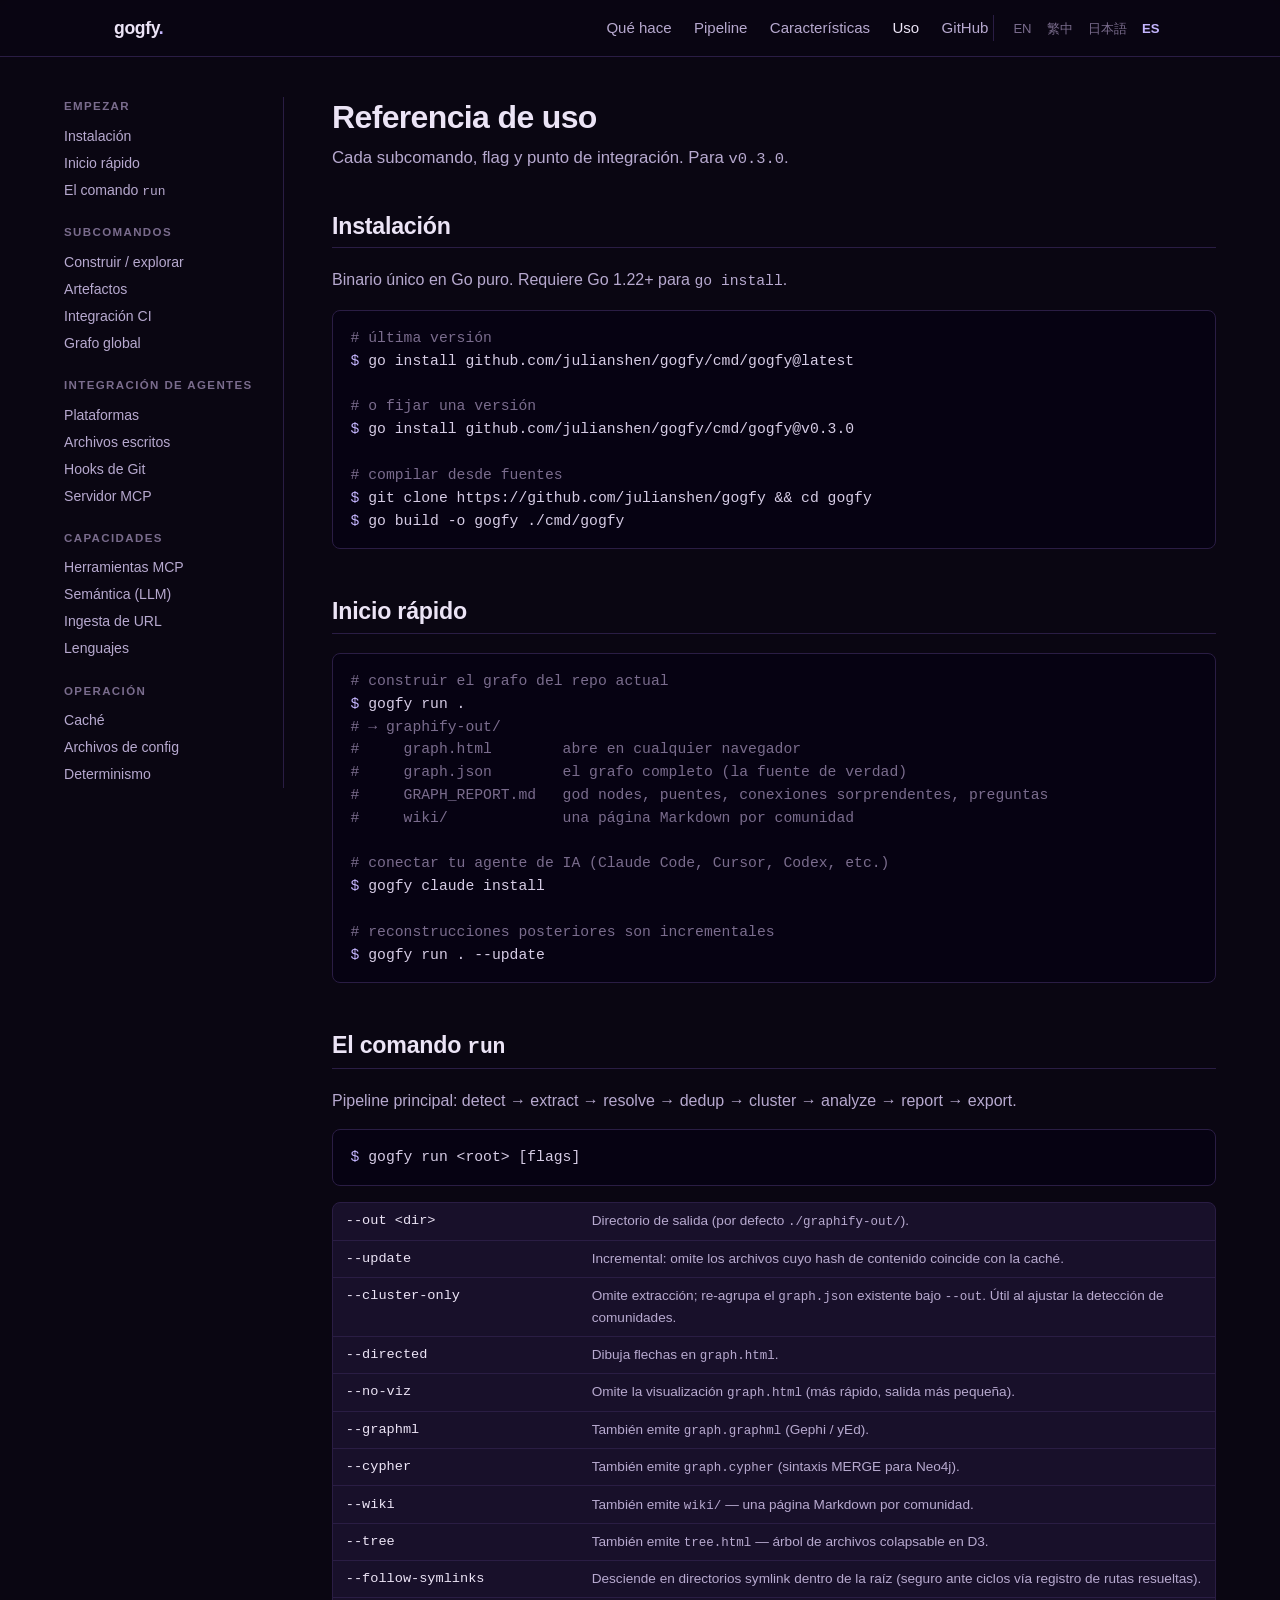
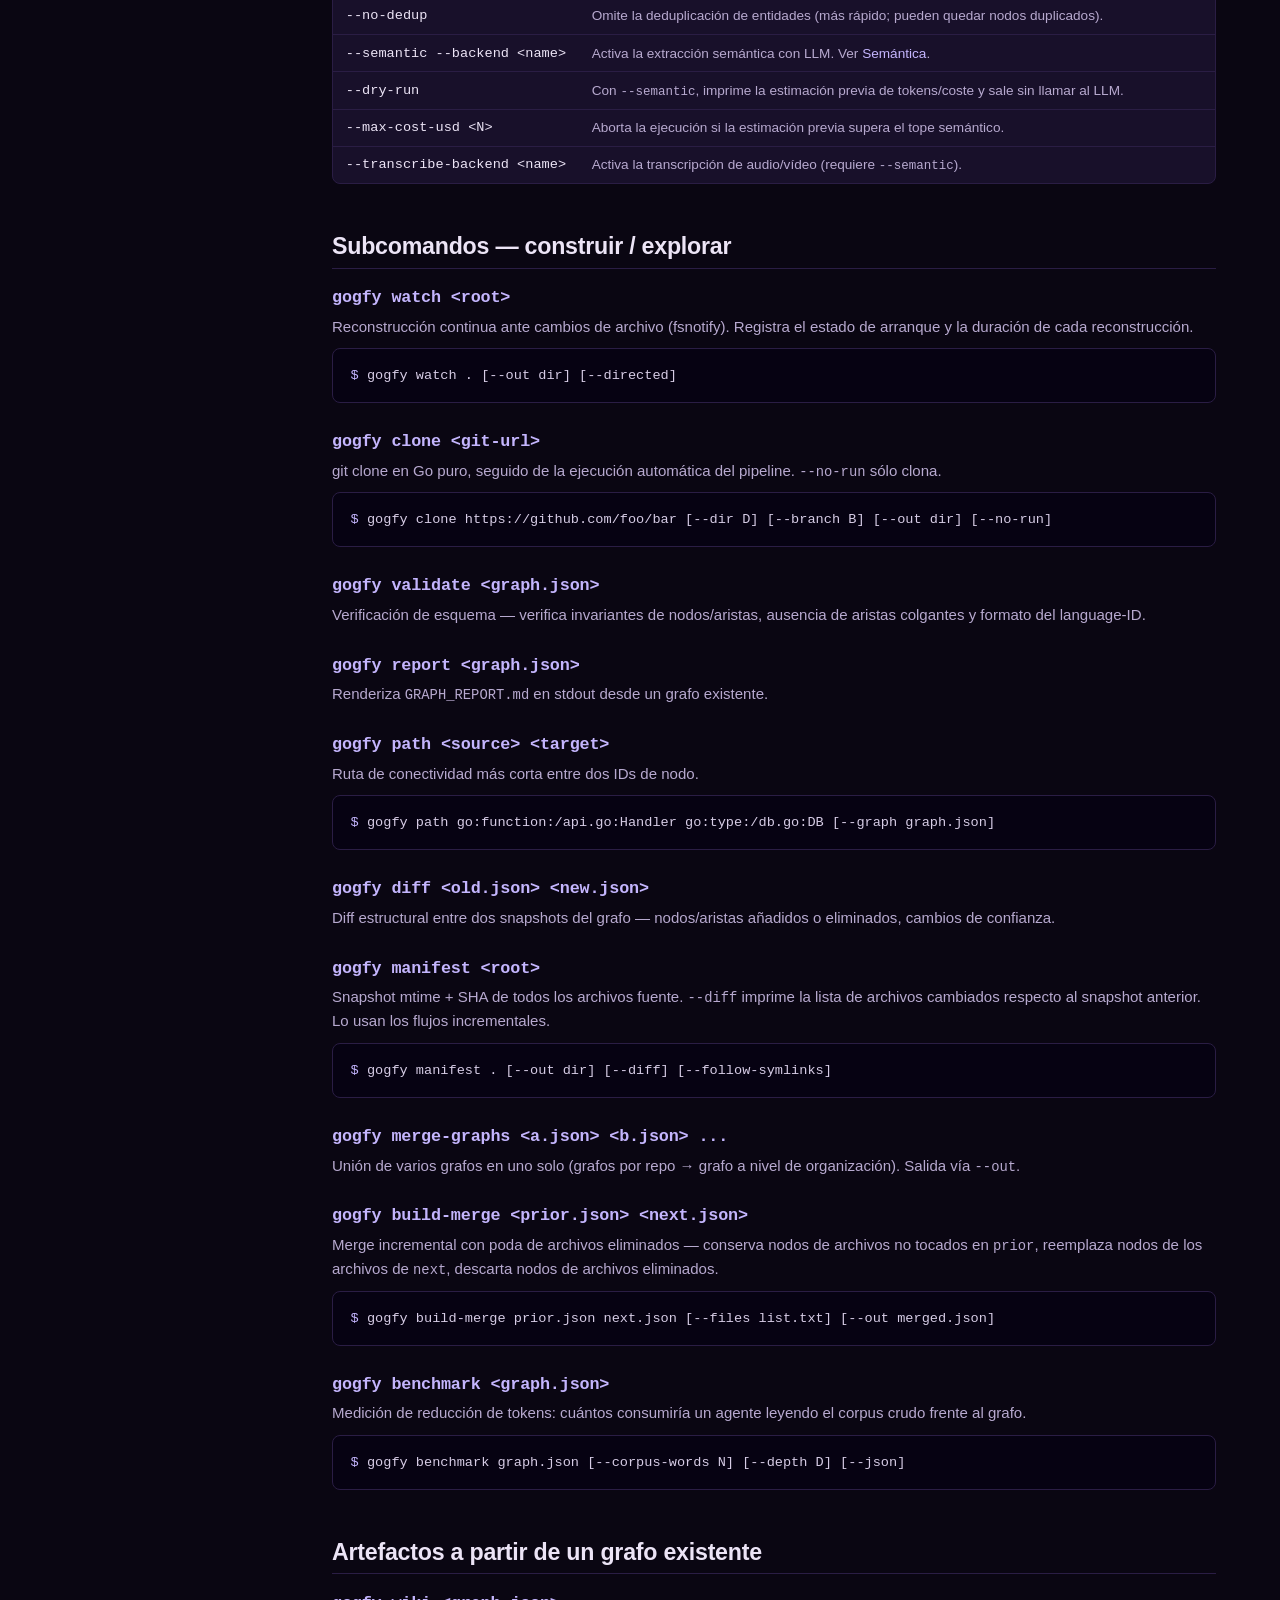
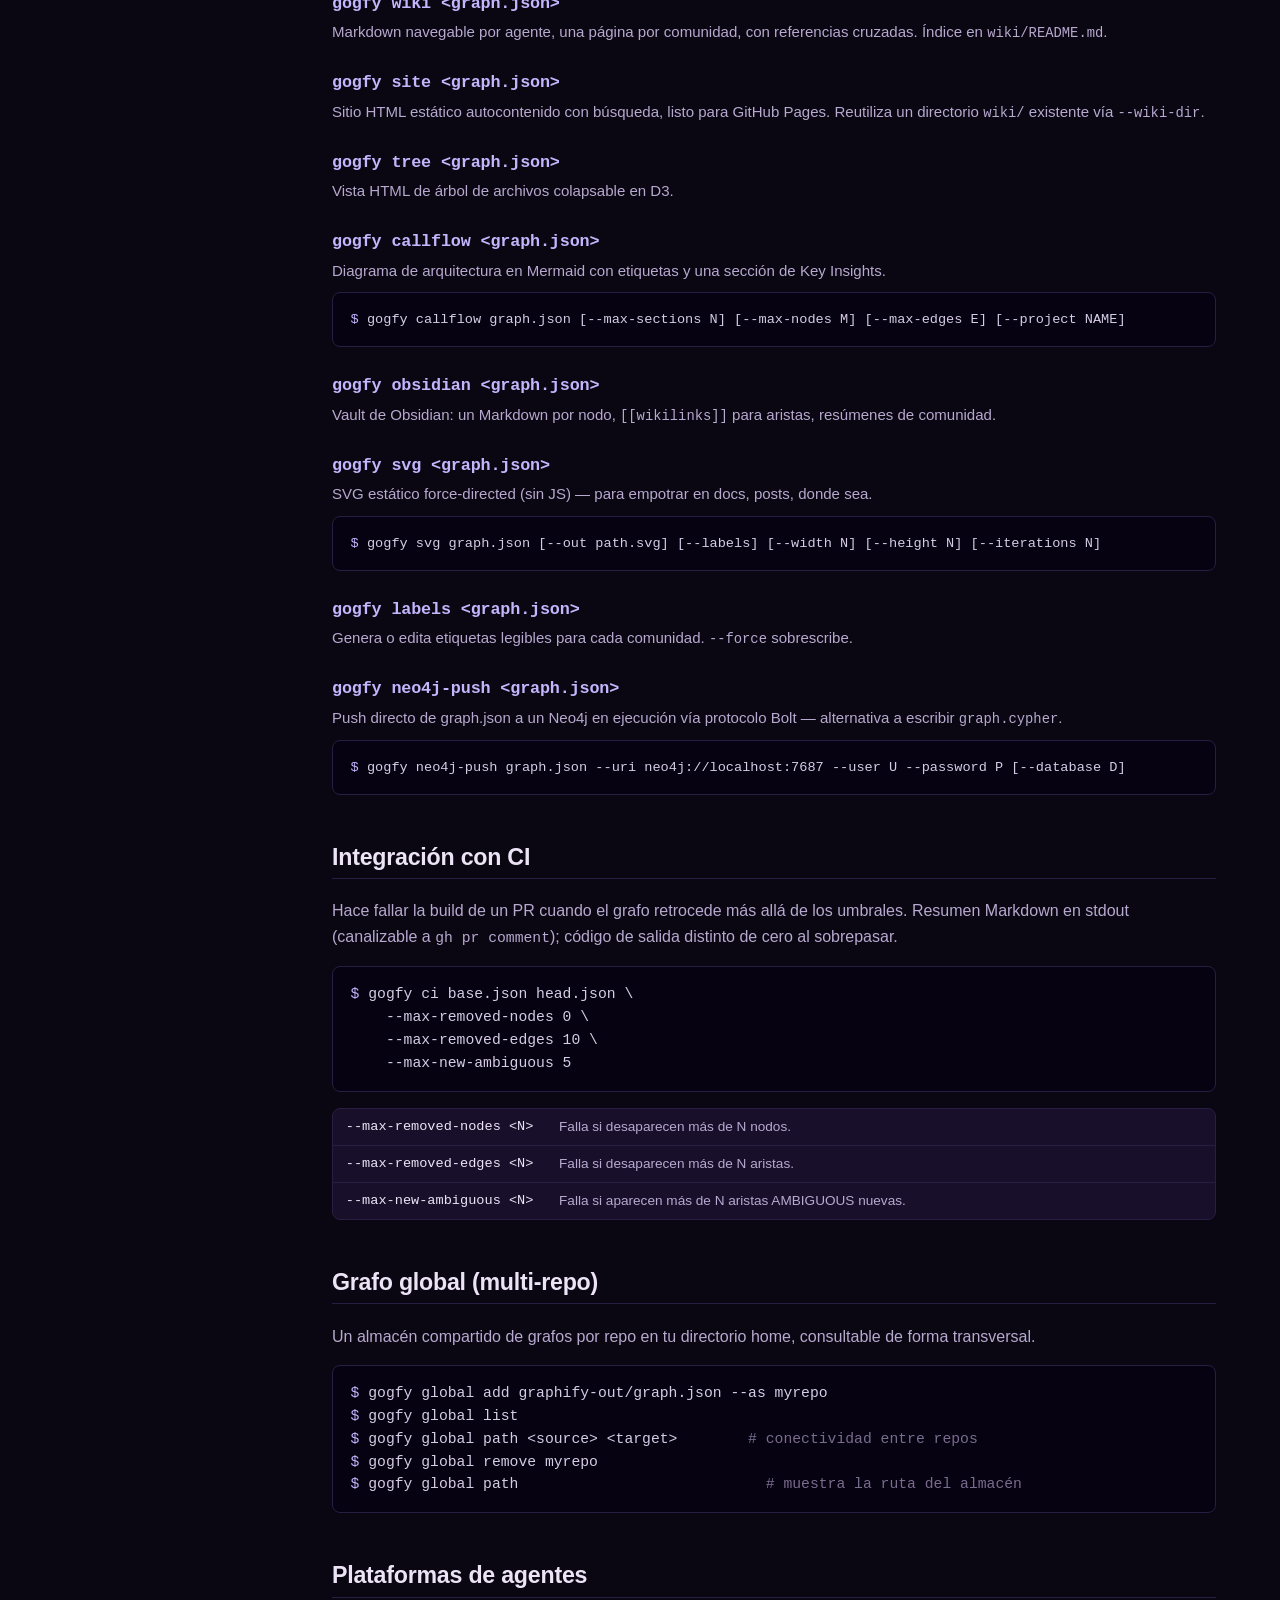
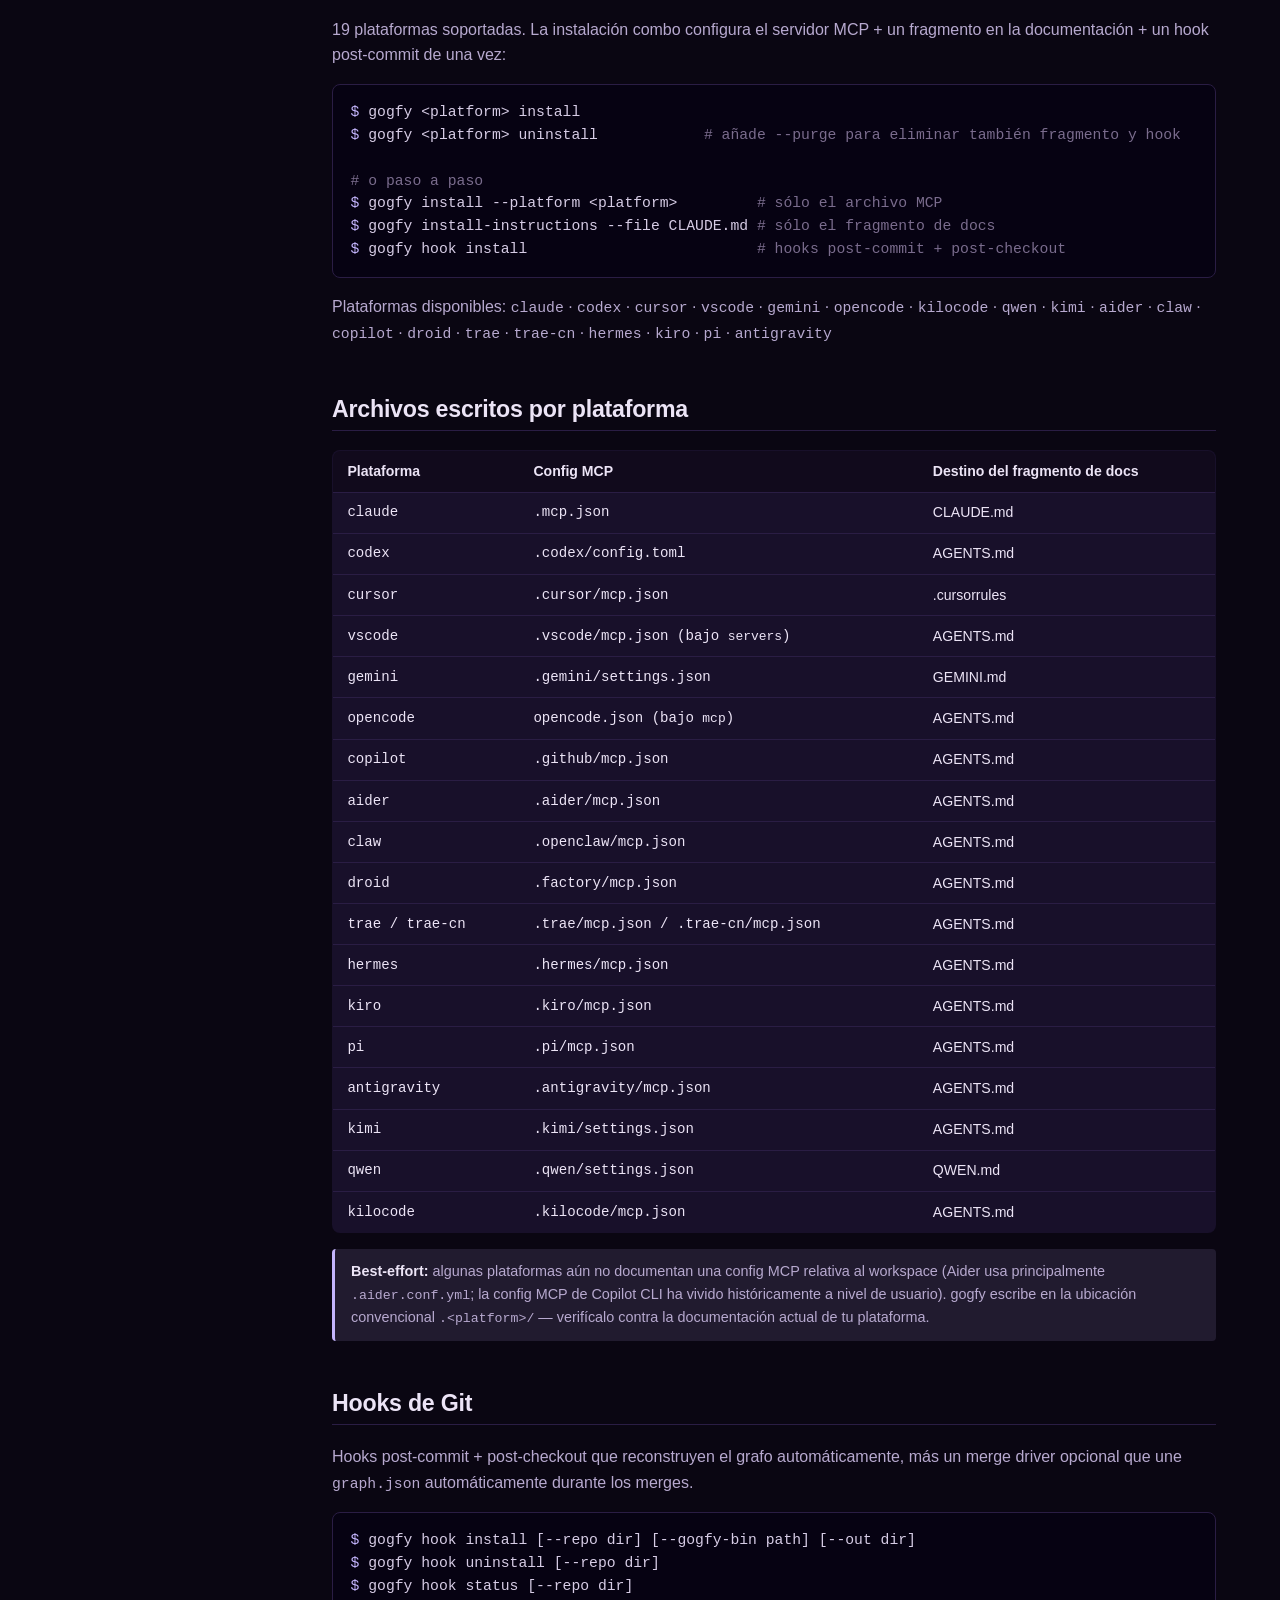
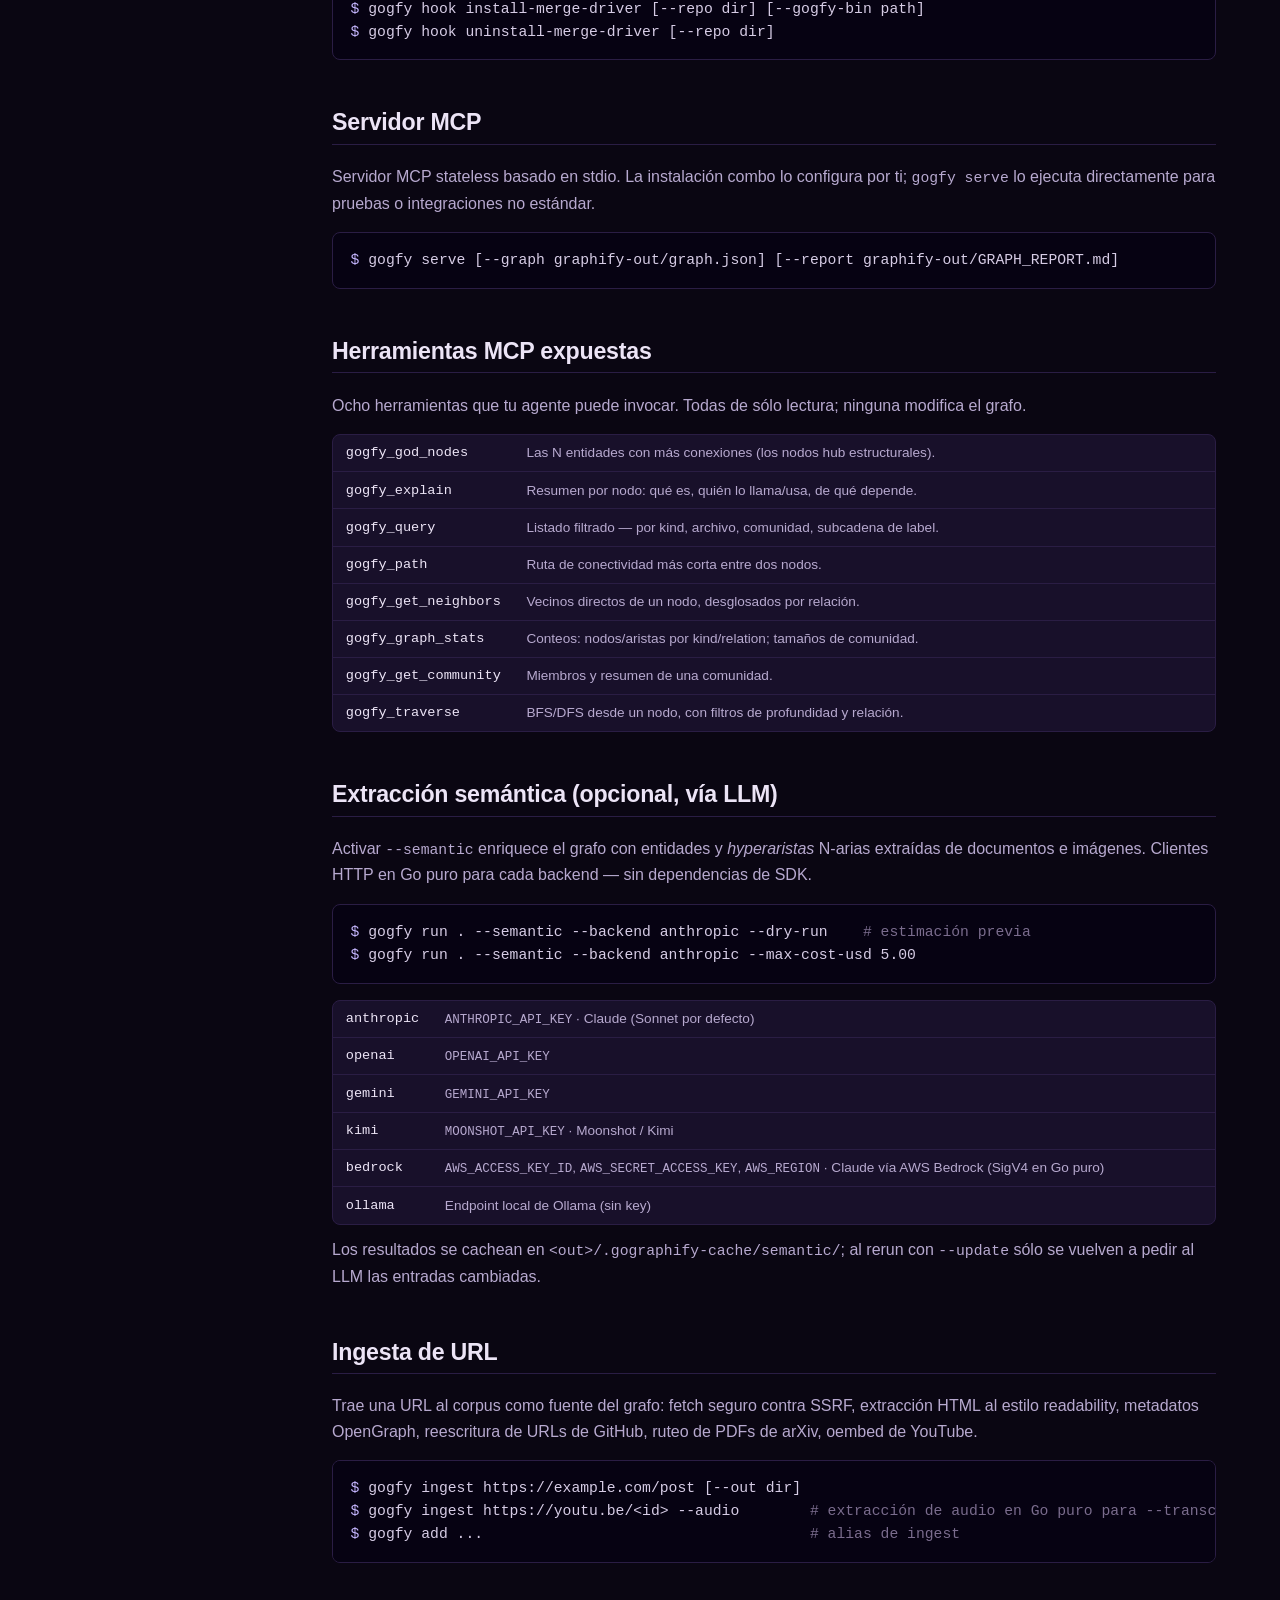
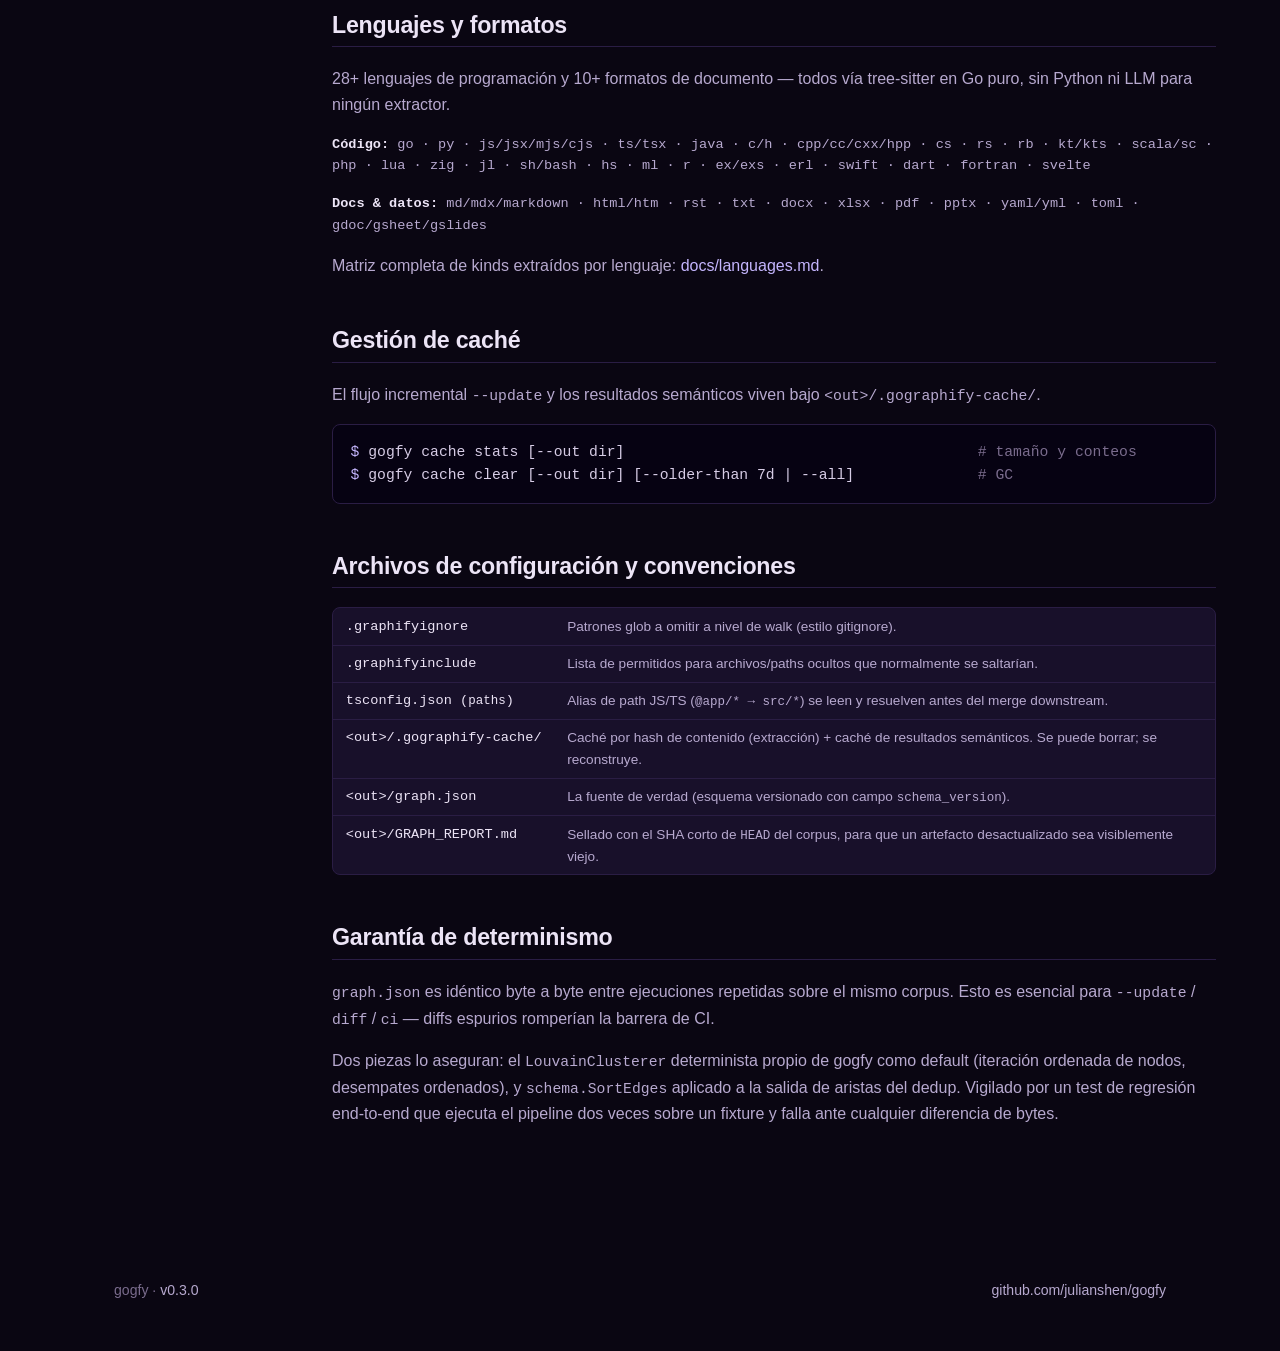
==== docs/usage.es.html @ be2d007c "docs: multilingual site — Traditional Chinese, Japanese, Spanish Adds full translations of the landi" ====
<!doctype html>
<html lang="es">
<head>
<meta charset="utf-8" />
<meta name="viewport" content="width=device-width, initial-scale=1" />
<title>gogfy — referencia de uso</title>
<meta name="description" content="Referencia completa de uso de gogfy: cada subcomando, flag, herramienta MCP, integración con plataformas de agentes y archivo de configuración." />
<meta name="theme-color" content="#0a0612" />
<link rel="icon" type="image/svg+xml" href="favicon.svg" />
<link rel="stylesheet" href="style.css" />
</head>
<body>

<header class="nav">
  <div class="container">
    <a href="index.es.html" class="brand" style="color: var(--fg); text-decoration: none;">gogfy<span class="dot">.</span></a>
    <div class="nav-right">
      <nav class="nav-links">
        <a href="index.es.html#what">Qué hace</a>
        <a href="index.es.html#pipeline">Pipeline</a>
        <a href="index.es.html#features">Características</a>
        <a href="usage.es.html" style="color: var(--fg);">Uso</a>
        <a href="https://github.com/julianshen/gogfy">GitHub</a>
      </nav>
      <div class="lang-switch" aria-label="Idioma">
        <a href="usage.html" hreflang="en">EN</a>
        <a href="usage.zh-TW.html" hreflang="zh-Hant">繁中</a>
        <a href="usage.ja.html" hreflang="ja">日本語</a>
        <a href="usage.es.html" class="active">ES</a>
      </div>
    </div>
  </div>
</header>

<div class="docs">

  <aside class="toc">
    <h4>Empezar</h4>
    <a href="#install">Instalación</a>
    <a href="#quick-start">Inicio rápido</a>
    <a href="#run">El comando <code>run</code></a>

    <h4>Subcomandos</h4>
    <a href="#build">Construir / explorar</a>
    <a href="#artifacts">Artefactos</a>
    <a href="#ci">Integración CI</a>
    <a href="#global">Grafo global</a>

    <h4>Integración de agentes</h4>
    <a href="#agents">Plataformas</a>
    <a href="#agent-files">Archivos escritos</a>
    <a href="#hooks">Hooks de Git</a>
    <a href="#serve">Servidor MCP</a>

    <h4>Capacidades</h4>
    <a href="#mcp-tools">Herramientas MCP</a>
    <a href="#semantic">Semántica (LLM)</a>
    <a href="#ingest">Ingesta de URL</a>
    <a href="#languages">Lenguajes</a>

    <h4>Operación</h4>
    <a href="#cache">Caché</a>
    <a href="#config-files">Archivos de config</a>
    <a href="#determinism">Determinismo</a>
  </aside>

  <main class="docs-content">
    <h1>Referencia de uso</h1>
    <p class="subtitle">Cada subcomando, flag y punto de integración. Para <code>v0.3.0</code>.</p>

    <section id="install" class="docs-section">
      <h2>Instalación</h2>
      <p>Binario único en Go puro. Requiere Go 1.22+ para <code>go install</code>.</p>
<pre><span class="c"># última versión</span>
<span class="k">$</span> go install github.com/julianshen/gogfy/cmd/gogfy@latest

<span class="c"># o fijar una versión</span>
<span class="k">$</span> go install github.com/julianshen/gogfy/cmd/gogfy@v0.3.0

<span class="c"># compilar desde fuentes</span>
<span class="k">$</span> git clone https://github.com/julianshen/gogfy &amp;&amp; cd gogfy
<span class="k">$</span> go build -o gogfy ./cmd/gogfy</pre>
    </section>

    <section id="quick-start" class="docs-section">
      <h2>Inicio rápido</h2>
<pre><span class="c"># construir el grafo del repo actual</span>
<span class="k">$</span> gogfy run .
<span class="c"># → graphify-out/
#     graph.html        abre en cualquier navegador
#     graph.json        el grafo completo (la fuente de verdad)
#     GRAPH_REPORT.md   god nodes, puentes, conexiones sorprendentes, preguntas
#     wiki/             una página Markdown por comunidad</span>

<span class="c"># conectar tu agente de IA (Claude Code, Cursor, Codex, etc.)</span>
<span class="k">$</span> gogfy claude install

<span class="c"># reconstrucciones posteriores son incrementales</span>
<span class="k">$</span> gogfy run . --update</pre>
    </section>

    <section id="run" class="docs-section">
      <h2>El comando <code>run</code></h2>
      <p>Pipeline principal: detect &rarr; extract &rarr; resolve &rarr; dedup &rarr; cluster &rarr; analyze &rarr; report &rarr; export.</p>
<pre><span class="k">$</span> gogfy run &lt;root&gt; [flags]</pre>
      <div class="flags"><table>
        <tr><td>--out &lt;dir&gt;</td><td>Directorio de salida (por defecto <code>./graphify-out/</code>).</td></tr>
        <tr><td>--update</td><td>Incremental: omite los archivos cuyo hash de contenido coincide con la caché.</td></tr>
        <tr><td>--cluster-only</td><td>Omite extracción; re-agrupa el <code>graph.json</code> existente bajo <code>--out</code>. Útil al ajustar la detección de comunidades.</td></tr>
        <tr><td>--directed</td><td>Dibuja flechas en <code>graph.html</code>.</td></tr>
        <tr><td>--no-viz</td><td>Omite la visualización <code>graph.html</code> (más rápido, salida más pequeña).</td></tr>
        <tr><td>--graphml</td><td>También emite <code>graph.graphml</code> (Gephi / yEd).</td></tr>
        <tr><td>--cypher</td><td>También emite <code>graph.cypher</code> (sintaxis MERGE para Neo4j).</td></tr>
        <tr><td>--wiki</td><td>También emite <code>wiki/</code> — una página Markdown por comunidad.</td></tr>
        <tr><td>--tree</td><td>También emite <code>tree.html</code> — árbol de archivos colapsable en D3.</td></tr>
        <tr><td>--follow-symlinks</td><td>Desciende en directorios symlink dentro de la raíz (seguro ante ciclos vía registro de rutas resueltas).</td></tr>
        <tr><td>--no-dedup</td><td>Omite la deduplicación de entidades (más rápido; pueden quedar nodos duplicados).</td></tr>
        <tr><td>--semantic --backend &lt;name&gt;</td><td>Activa la extracción semántica con LLM. Ver <a href="#semantic">Semántica</a>.</td></tr>
        <tr><td>--dry-run</td><td>Con <code>--semantic</code>, imprime la estimación previa de tokens/coste y sale sin llamar al LLM.</td></tr>
        <tr><td>--max-cost-usd &lt;N&gt;</td><td>Aborta la ejecución si la estimación previa supera el tope semántico.</td></tr>
        <tr><td>--transcribe-backend &lt;name&gt;</td><td>Activa la transcripción de audio/vídeo (requiere <code>--semantic</code>).</td></tr>
      </table></div>
    </section>

    <section id="build" class="docs-section">
      <h2>Subcomandos — construir / explorar</h2>

      <article class="cmd" id="watch">
        <h3>gogfy watch &lt;root&gt;</h3>
        <p class="summary">Reconstrucción continua ante cambios de archivo (fsnotify). Registra el estado de arranque y la duración de cada reconstrucción.</p>
<pre><span class="k">$</span> gogfy watch . [--out dir] [--directed]</pre>
      </article>

      <article class="cmd" id="clone">
        <h3>gogfy clone &lt;git-url&gt;</h3>
        <p class="summary">git clone en Go puro, seguido de la ejecución automática del pipeline. <code>--no-run</code> sólo clona.</p>
<pre><span class="k">$</span> gogfy clone https://github.com/foo/bar [--dir D] [--branch B] [--out dir] [--no-run]</pre>
      </article>

      <article class="cmd" id="validate">
        <h3>gogfy validate &lt;graph.json&gt;</h3>
        <p class="summary">Verificación de esquema — verifica invariantes de nodos/aristas, ausencia de aristas colgantes y formato del language-ID.</p>
      </article>

      <article class="cmd" id="report">
        <h3>gogfy report &lt;graph.json&gt;</h3>
        <p class="summary">Renderiza <code>GRAPH_REPORT.md</code> en stdout desde un grafo existente.</p>
      </article>

      <article class="cmd" id="path">
        <h3>gogfy path &lt;source&gt; &lt;target&gt;</h3>
        <p class="summary">Ruta de conectividad más corta entre dos IDs de nodo.</p>
<pre><span class="k">$</span> gogfy path go:function:/api.go:Handler go:type:/db.go:DB [--graph graph.json]</pre>
      </article>

      <article class="cmd" id="diff">
        <h3>gogfy diff &lt;old.json&gt; &lt;new.json&gt;</h3>
        <p class="summary">Diff estructural entre dos snapshots del grafo — nodos/aristas añadidos o eliminados, cambios de confianza.</p>
      </article>

      <article class="cmd" id="manifest">
        <h3>gogfy manifest &lt;root&gt;</h3>
        <p class="summary">Snapshot mtime + SHA de todos los archivos fuente. <code>--diff</code> imprime la lista de archivos cambiados respecto al snapshot anterior. Lo usan los flujos incrementales.</p>
<pre><span class="k">$</span> gogfy manifest . [--out dir] [--diff] [--follow-symlinks]</pre>
      </article>

      <article class="cmd" id="merge-graphs">
        <h3>gogfy merge-graphs &lt;a.json&gt; &lt;b.json&gt; ...</h3>
        <p class="summary">Unión de varios grafos en uno solo (grafos por repo &rarr; grafo a nivel de organización). Salida vía <code>--out</code>.</p>
      </article>

      <article class="cmd" id="build-merge">
        <h3>gogfy build-merge &lt;prior.json&gt; &lt;next.json&gt;</h3>
        <p class="summary">Merge incremental con poda de archivos eliminados — conserva nodos de archivos no tocados en <code>prior</code>, reemplaza nodos de los archivos de <code>next</code>, descarta nodos de archivos eliminados.</p>
<pre><span class="k">$</span> gogfy build-merge prior.json next.json [--files list.txt] [--out merged.json]</pre>
      </article>

      <article class="cmd" id="benchmark">
        <h3>gogfy benchmark &lt;graph.json&gt;</h3>
        <p class="summary">Medición de reducción de tokens: cuántos consumiría un agente leyendo el corpus crudo frente al grafo.</p>
<pre><span class="k">$</span> gogfy benchmark graph.json [--corpus-words N] [--depth D] [--json]</pre>
      </article>
    </section>

    <section id="artifacts" class="docs-section">
      <h2>Artefactos a partir de un grafo existente</h2>

      <article class="cmd" id="wiki">
        <h3>gogfy wiki &lt;graph.json&gt;</h3>
        <p class="summary">Markdown navegable por agente, una página por comunidad, con referencias cruzadas. Índice en <code>wiki/README.md</code>.</p>
      </article>

      <article class="cmd" id="site">
        <h3>gogfy site &lt;graph.json&gt;</h3>
        <p class="summary">Sitio HTML estático autocontenido con búsqueda, listo para GitHub Pages. Reutiliza un directorio <code>wiki/</code> existente vía <code>--wiki-dir</code>.</p>
      </article>

      <article class="cmd" id="tree">
        <h3>gogfy tree &lt;graph.json&gt;</h3>
        <p class="summary">Vista HTML de árbol de archivos colapsable en D3.</p>
      </article>

      <article class="cmd" id="callflow">
        <h3>gogfy callflow &lt;graph.json&gt;</h3>
        <p class="summary">Diagrama de arquitectura en Mermaid con etiquetas y una sección de Key Insights.</p>
<pre><span class="k">$</span> gogfy callflow graph.json [--max-sections N] [--max-nodes M] [--max-edges E] [--project NAME]</pre>
      </article>

      <article class="cmd" id="obsidian">
        <h3>gogfy obsidian &lt;graph.json&gt;</h3>
        <p class="summary">Vault de Obsidian: un Markdown por nodo, <code>[[wikilinks]]</code> para aristas, resúmenes de comunidad.</p>
      </article>

      <article class="cmd" id="svg">
        <h3>gogfy svg &lt;graph.json&gt;</h3>
        <p class="summary">SVG estático force-directed (sin JS) — para empotrar en docs, posts, donde sea.</p>
<pre><span class="k">$</span> gogfy svg graph.json [--out path.svg] [--labels] [--width N] [--height N] [--iterations N]</pre>
      </article>

      <article class="cmd" id="labels">
        <h3>gogfy labels &lt;graph.json&gt;</h3>
        <p class="summary">Genera o edita etiquetas legibles para cada comunidad. <code>--force</code> sobrescribe.</p>
      </article>

      <article class="cmd" id="neo4j-push">
        <h3>gogfy neo4j-push &lt;graph.json&gt;</h3>
        <p class="summary">Push directo de graph.json a un Neo4j en ejecución vía protocolo Bolt — alternativa a escribir <code>graph.cypher</code>.</p>
<pre><span class="k">$</span> gogfy neo4j-push graph.json --uri neo4j://localhost:7687 --user U --password P [--database D]</pre>
      </article>
    </section>

    <section id="ci" class="docs-section">
      <h2>Integración con CI</h2>
      <p>Hace fallar la build de un PR cuando el grafo retrocede más allá de los umbrales. Resumen Markdown en stdout (canalizable a <code>gh pr comment</code>); código de salida distinto de cero al sobrepasar.</p>
<pre><span class="k">$</span> gogfy ci base.json head.json \
    --max-removed-nodes 0 \
    --max-removed-edges 10 \
    --max-new-ambiguous 5</pre>
      <div class="flags"><table>
        <tr><td>--max-removed-nodes &lt;N&gt;</td><td>Falla si desaparecen más de N nodos.</td></tr>
        <tr><td>--max-removed-edges &lt;N&gt;</td><td>Falla si desaparecen más de N aristas.</td></tr>
        <tr><td>--max-new-ambiguous &lt;N&gt;</td><td>Falla si aparecen más de N aristas AMBIGUOUS nuevas.</td></tr>
      </table></div>
    </section>

    <section id="global" class="docs-section">
      <h2>Grafo global (multi-repo)</h2>
      <p>Un almacén compartido de grafos por repo en tu directorio home, consultable de forma transversal.</p>
<pre><span class="k">$</span> gogfy global add graphify-out/graph.json --as myrepo
<span class="k">$</span> gogfy global list
<span class="k">$</span> gogfy global path &lt;source&gt; &lt;target&gt;        <span class="c"># conectividad entre repos</span>
<span class="k">$</span> gogfy global remove myrepo
<span class="k">$</span> gogfy global path                            <span class="c"># muestra la ruta del almacén</span></pre>
    </section>

    <section id="agents" class="docs-section">
      <h2>Plataformas de agentes</h2>
      <p>19 plataformas soportadas. La instalación combo configura el servidor MCP + un fragmento en la documentación + un hook post-commit de una vez:</p>
<pre><span class="k">$</span> gogfy &lt;platform&gt; install
<span class="k">$</span> gogfy &lt;platform&gt; uninstall            <span class="c"># añade --purge para eliminar también fragmento y hook</span>

<span class="c"># o paso a paso</span>
<span class="k">$</span> gogfy install --platform &lt;platform&gt;         <span class="c"># sólo el archivo MCP</span>
<span class="k">$</span> gogfy install-instructions --file CLAUDE.md <span class="c"># sólo el fragmento de docs</span>
<span class="k">$</span> gogfy hook install                          <span class="c"># hooks post-commit + post-checkout</span></pre>
      <p style="margin-top: 1rem;">Plataformas disponibles:
        <code>claude</code> &middot; <code>codex</code> &middot; <code>cursor</code> &middot; <code>vscode</code> &middot;
        <code>gemini</code> &middot; <code>opencode</code> &middot; <code>kilocode</code> &middot; <code>qwen</code> &middot;
        <code>kimi</code> &middot; <code>aider</code> &middot; <code>claw</code> &middot; <code>copilot</code> &middot;
        <code>droid</code> &middot; <code>trae</code> &middot; <code>trae-cn</code> &middot; <code>hermes</code> &middot;
        <code>kiro</code> &middot; <code>pi</code> &middot; <code>antigravity</code>
      </p>
    </section>

    <section id="agent-files" class="docs-section">
      <h2>Archivos escritos por plataforma</h2>
      <table class="platforms">
        <thead><tr><th>Plataforma</th><th>Config MCP</th><th>Destino del fragmento de docs</th></tr></thead>
        <tbody>
          <tr><td>claude</td><td>.mcp.json</td><td>CLAUDE.md</td></tr>
          <tr><td>codex</td><td>.codex/config.toml</td><td>AGENTS.md</td></tr>
          <tr><td>cursor</td><td>.cursor/mcp.json</td><td>.cursorrules</td></tr>
          <tr><td>vscode</td><td>.vscode/mcp.json (bajo <code>servers</code>)</td><td>AGENTS.md</td></tr>
          <tr><td>gemini</td><td>.gemini/settings.json</td><td>GEMINI.md</td></tr>
          <tr><td>opencode</td><td>opencode.json (bajo <code>mcp</code>)</td><td>AGENTS.md</td></tr>
          <tr><td>copilot</td><td>.github/mcp.json</td><td>AGENTS.md</td></tr>
          <tr><td>aider</td><td>.aider/mcp.json</td><td>AGENTS.md</td></tr>
          <tr><td>claw</td><td>.openclaw/mcp.json</td><td>AGENTS.md</td></tr>
          <tr><td>droid</td><td>.factory/mcp.json</td><td>AGENTS.md</td></tr>
          <tr><td>trae / trae-cn</td><td>.trae/mcp.json / .trae-cn/mcp.json</td><td>AGENTS.md</td></tr>
          <tr><td>hermes</td><td>.hermes/mcp.json</td><td>AGENTS.md</td></tr>
          <tr><td>kiro</td><td>.kiro/mcp.json</td><td>AGENTS.md</td></tr>
          <tr><td>pi</td><td>.pi/mcp.json</td><td>AGENTS.md</td></tr>
          <tr><td>antigravity</td><td>.antigravity/mcp.json</td><td>AGENTS.md</td></tr>
          <tr><td>kimi</td><td>.kimi/settings.json</td><td>AGENTS.md</td></tr>
          <tr><td>qwen</td><td>.qwen/settings.json</td><td>QWEN.md</td></tr>
          <tr><td>kilocode</td><td>.kilocode/mcp.json</td><td>AGENTS.md</td></tr>
        </tbody>
      </table>
      <div class="callout" style="margin-top: 1rem;">
        <strong>Best-effort:</strong> algunas plataformas aún no documentan una config MCP relativa al workspace (Aider usa principalmente <code>.aider.conf.yml</code>; la config MCP de Copilot CLI ha vivido históricamente a nivel de usuario). gogfy escribe en la ubicación convencional <code>.&lt;platform&gt;/</code> — verifícalo contra la documentación actual de tu plataforma.
      </div>
    </section>

    <section id="hooks" class="docs-section">
      <h2>Hooks de Git</h2>
      <p>Hooks post-commit + post-checkout que reconstruyen el grafo automáticamente, más un merge driver opcional que une <code>graph.json</code> automáticamente durante los merges.</p>
<pre><span class="k">$</span> gogfy hook install [--repo dir] [--gogfy-bin path] [--out dir]
<span class="k">$</span> gogfy hook uninstall [--repo dir]
<span class="k">$</span> gogfy hook status [--repo dir]
<span class="k">$</span> gogfy hook install-merge-driver [--repo dir] [--gogfy-bin path]
<span class="k">$</span> gogfy hook uninstall-merge-driver [--repo dir]</pre>
    </section>

    <section id="serve" class="docs-section">
      <h2>Servidor MCP</h2>
      <p>Servidor MCP stateless basado en stdio. La instalación combo lo configura por ti; <code>gogfy serve</code> lo ejecuta directamente para pruebas o integraciones no estándar.</p>
<pre><span class="k">$</span> gogfy serve [--graph graphify-out/graph.json] [--report graphify-out/GRAPH_REPORT.md]</pre>
    </section>

    <section id="mcp-tools" class="docs-section">
      <h2>Herramientas MCP expuestas</h2>
      <p>Ocho herramientas que tu agente puede invocar. Todas de sólo lectura; ninguna modifica el grafo.</p>
      <div class="flags"><table>
        <tr><td>gogfy_god_nodes</td><td>Las N entidades con más conexiones (los nodos hub estructurales).</td></tr>
        <tr><td>gogfy_explain</td><td>Resumen por nodo: qué es, quién lo llama/usa, de qué depende.</td></tr>
        <tr><td>gogfy_query</td><td>Listado filtrado — por kind, archivo, comunidad, subcadena de label.</td></tr>
        <tr><td>gogfy_path</td><td>Ruta de conectividad más corta entre dos nodos.</td></tr>
        <tr><td>gogfy_get_neighbors</td><td>Vecinos directos de un nodo, desglosados por relación.</td></tr>
        <tr><td>gogfy_graph_stats</td><td>Conteos: nodos/aristas por kind/relation; tamaños de comunidad.</td></tr>
        <tr><td>gogfy_get_community</td><td>Miembros y resumen de una comunidad.</td></tr>
        <tr><td>gogfy_traverse</td><td>BFS/DFS desde un nodo, con filtros de profundidad y relación.</td></tr>
      </table></div>
    </section>

    <section id="semantic" class="docs-section">
      <h2>Extracción semántica (opcional, vía LLM)</h2>
      <p>Activar <code>--semantic</code> enriquece el grafo con entidades y <em>hyperaristas</em> N-arias extraídas de documentos e imágenes. Clientes HTTP en Go puro para cada backend — sin dependencias de SDK.</p>
<pre><span class="k">$</span> gogfy run . --semantic --backend anthropic --dry-run    <span class="c"># estimación previa</span>
<span class="k">$</span> gogfy run . --semantic --backend anthropic --max-cost-usd 5.00</pre>
      <div class="flags"><table>
        <tr><td>anthropic</td><td><code>ANTHROPIC_API_KEY</code> &middot; Claude (Sonnet por defecto)</td></tr>
        <tr><td>openai</td><td><code>OPENAI_API_KEY</code></td></tr>
        <tr><td>gemini</td><td><code>GEMINI_API_KEY</code></td></tr>
        <tr><td>kimi</td><td><code>MOONSHOT_API_KEY</code> &middot; Moonshot / Kimi</td></tr>
        <tr><td>bedrock</td><td><code>AWS_ACCESS_KEY_ID</code>, <code>AWS_SECRET_ACCESS_KEY</code>, <code>AWS_REGION</code> &middot; Claude vía AWS Bedrock (SigV4 en Go puro)</td></tr>
        <tr><td>ollama</td><td>Endpoint local de Ollama (sin key)</td></tr>
      </table></div>
      <p style="margin-top: 0.8rem;">Los resultados se cachean en <code>&lt;out&gt;/.gographify-cache/semantic/</code>; al rerun con <code>--update</code> sólo se vuelven a pedir al LLM las entradas cambiadas.</p>
    </section>

    <section id="ingest" class="docs-section">
      <h2>Ingesta de URL</h2>
      <p>Trae una URL al corpus como fuente del grafo: fetch seguro contra SSRF, extracción HTML al estilo readability, metadatos OpenGraph, reescritura de URLs de GitHub, ruteo de PDFs de arXiv, oembed de YouTube.</p>
<pre><span class="k">$</span> gogfy ingest https://example.com/post [--out dir]
<span class="k">$</span> gogfy ingest https://youtu.be/&lt;id&gt; --audio        <span class="c"># extracción de audio en Go puro para --transcribe</span>
<span class="k">$</span> gogfy add ...                                     <span class="c"># alias de ingest</span></pre>
    </section>

    <section id="languages" class="docs-section">
      <h2>Lenguajes y formatos</h2>
      <p>28+ lenguajes de programación y 10+ formatos de documento — todos vía tree-sitter en Go puro, sin Python ni LLM para ningún extractor.</p>
      <p style="font-family: 'SF Mono', Menlo, Consolas, monospace; font-size: 0.85rem; color: var(--fg-soft);">
        <strong style="color: var(--fg);">Código:</strong>
        go &middot; py &middot; js/jsx/mjs/cjs &middot; ts/tsx &middot; java &middot; c/h &middot; cpp/cc/cxx/hpp &middot;
        cs &middot; rs &middot; rb &middot; kt/kts &middot; scala/sc &middot; php &middot; lua &middot; zig &middot; jl &middot;
        sh/bash &middot; hs &middot; ml &middot; r &middot; ex/exs &middot; erl &middot; swift &middot; dart &middot; fortran &middot; svelte
      </p>
      <p style="font-family: 'SF Mono', Menlo, Consolas, monospace; font-size: 0.85rem; color: var(--fg-soft);">
        <strong style="color: var(--fg);">Docs & datos:</strong>
        md/mdx/markdown &middot; html/htm &middot; rst &middot; txt &middot; docx &middot; xlsx &middot; pdf &middot; pptx &middot; yaml/yml &middot; toml &middot; gdoc/gsheet/gslides
      </p>
      <p>Matriz completa de kinds extraídos por lenguaje: <a href="https://github.com/julianshen/gogfy/blob/main/docs/languages.md">docs/languages.md</a>.</p>
    </section>

    <section id="cache" class="docs-section">
      <h2>Gestión de caché</h2>
      <p>El flujo incremental <code>--update</code> y los resultados semánticos viven bajo <code>&lt;out&gt;/.gographify-cache/</code>.</p>
<pre><span class="k">$</span> gogfy cache stats [--out dir]                                        <span class="c"># tamaño y conteos</span>
<span class="k">$</span> gogfy cache clear [--out dir] [--older-than 7d | --all]              <span class="c"># GC</span></pre>
    </section>

    <section id="config-files" class="docs-section">
      <h2>Archivos de configuración y convenciones</h2>
      <div class="flags"><table>
        <tr><td>.graphifyignore</td><td>Patrones glob a omitir a nivel de walk (estilo gitignore).</td></tr>
        <tr><td>.graphifyinclude</td><td>Lista de permitidos para archivos/paths ocultos que normalmente se saltarían.</td></tr>
        <tr><td>tsconfig.json (<code>paths</code>)</td><td>Alias de path JS/TS (<code>@app/* → src/*</code>) se leen y resuelven antes del merge downstream.</td></tr>
        <tr><td>&lt;out&gt;/.gographify-cache/</td><td>Caché por hash de contenido (extracción) + caché de resultados semánticos. Se puede borrar; se reconstruye.</td></tr>
        <tr><td>&lt;out&gt;/graph.json</td><td>La fuente de verdad (esquema versionado con campo <code>schema_version</code>).</td></tr>
        <tr><td>&lt;out&gt;/GRAPH_REPORT.md</td><td>Sellado con el SHA corto de <code>HEAD</code> del corpus, para que un artefacto desactualizado sea visiblemente viejo.</td></tr>
      </table></div>
    </section>

    <section id="determinism" class="docs-section">
      <h2>Garantía de determinismo</h2>
      <p><code>graph.json</code> es idéntico byte a byte entre ejecuciones repetidas sobre el mismo corpus. Esto es esencial para <code>--update</code> / <code>diff</code> / <code>ci</code> — diffs espurios romperían la barrera de CI.</p>
      <p>Dos piezas lo aseguran: el <code>LouvainClusterer</code> determinista propio de gogfy como default (iteración ordenada de nodos, desempates ordenados), y <code>schema.SortEdges</code> aplicado a la salida de aristas del dedup. Vigilado por un test de regresión end-to-end que ejecuta el pipeline dos veces sobre un fixture y falla ante cualquier diferencia de bytes.</p>
    </section>

  </main>
</div>

<footer>
  <div class="container">
    <div>
      gogfy &middot; <a href="https://github.com/julianshen/gogfy/releases/tag/v0.3.0">v0.3.0</a>
    </div>
    <div>
      <a href="https://github.com/julianshen/gogfy">github.com/julianshen/gogfy</a>
    </div>
  </div>
</footer>

</body>
</html>
---- docs/style.css ----
/* gogfy site — pure-CSS, no external deps. Dark theme. */

:root {
  --bg:        #0a0612;
  --bg-soft:   #110a1c;
  --bg-card:   #18102a;
  --border:    #2a1d44;
  --border-strong: #41305f;
  --fg:        #ece4f6;
  --fg-soft:   #b7a9cf;
  --fg-mute:   #7a6c8d;
  --accent:    #c4b5fd;
  --accent-strong: #a855f7;
  --accent-soft: rgba(196, 181, 253, 0.12);
  --code-bg:   #060212;
  --code-fg:   #d6cce5;
  --warn:      #fbbf24;
  --max-w:     1100px;
  --radius:    8px;
}

* { box-sizing: border-box; }
html { -webkit-text-size-adjust: 100%; }
body {
  margin: 0;
  background: var(--bg);
  color: var(--fg);
  font-family: -apple-system, BlinkMacSystemFont, "Segoe UI", Roboto, "Helvetica Neue", Arial, sans-serif;
  font-size: 16px;
  line-height: 1.6;
  -webkit-font-smoothing: antialiased;
}

a { color: var(--accent); text-decoration: none; }
a:hover { text-decoration: underline; }

code, kbd, pre, .mono {
  font-family: "SF Mono", "Menlo", "Consolas", "Liberation Mono", "DejaVu Sans Mono", monospace;
  font-size: 0.92em;
}

h1, h2, h3 { line-height: 1.25; font-weight: 600; letter-spacing: -0.01em; }
h2 { font-size: 1.7rem; margin: 0 0 0.4rem; }
h3 { font-size: 1.1rem; margin: 0 0 0.5rem; color: var(--fg); }
p { margin: 0 0 1rem; color: var(--fg-soft); }

.container {
  max-width: var(--max-w);
  margin: 0 auto;
  padding: 0 1.5rem;
}

/* ------------------------------------------------------- nav --- */
header.nav {
  position: sticky; top: 0; z-index: 10;
  background: rgba(10, 6, 18, 0.85);
  backdrop-filter: saturate(150%) blur(8px);
  -webkit-backdrop-filter: saturate(150%) blur(8px);
  border-bottom: 1px solid var(--border);
}
header.nav .container {
  display: flex; align-items: center; justify-content: space-between;
  height: 56px; gap: 1rem;
}
.nav-right { display: flex; align-items: center; }
.brand {
  font-weight: 700; font-size: 1.1rem; letter-spacing: -0.02em;
  color: var(--fg);
}
.brand .dot { color: var(--accent); }
.nav-links { display: flex; gap: 1.4rem; align-items: center; }
.nav-links a {
  color: var(--fg-soft); font-size: 0.94rem;
}
.nav-links a:hover { color: var(--fg); text-decoration: none; }

.lang-switch {
  display: inline-flex; align-items: center; gap: 0.15rem;
  font-size: 0.82rem;
  padding-left: 0.8rem;
  border-left: 1px solid var(--border);
  margin-left: 0.3rem;
}
.lang-switch a {
  color: var(--fg-mute);
  padding: 0.15rem 0.4rem;
  border-radius: 4px;
  font-size: inherit;
}
.lang-switch a:hover { color: var(--fg); background: var(--bg-card); text-decoration: none; }
.lang-switch a.active { color: var(--accent); font-weight: 600; }
@media (max-width: 760px) {
  .lang-switch { padding-left: 0.3rem; border-left: 0; margin-left: 0; }
}

/* ------------------------------------------------------ hero --- */
.hero {
  padding: 5rem 0 4rem;
  border-bottom: 1px solid var(--border);
  background:
    radial-gradient(circle at 80% 0%, rgba(168, 85, 247, 0.16), transparent 55%),
    radial-gradient(circle at 0% 65%, rgba(124, 58, 237, 0.10), transparent 55%);
}
.hero h1 {
  font-size: clamp(2.4rem, 5vw, 3.5rem);
  margin: 0 0 1rem;
  letter-spacing: -0.025em;
  line-height: 1.1;
}
.hero h1 .accent { color: var(--accent); }
.hero .tagline {
  font-size: clamp(1.05rem, 2vw, 1.25rem);
  max-width: 720px;
  color: var(--fg-soft);
  margin: 0 0 2rem;
}
.hero-cta { display: flex; flex-wrap: wrap; gap: 0.75rem; margin-bottom: 2rem; }
.btn {
  display: inline-flex; align-items: center; gap: 0.5rem;
  padding: 0.65rem 1.15rem; border-radius: var(--radius);
  font-weight: 500; font-size: 0.95rem;
  border: 1px solid var(--border-strong);
  background: var(--bg-card); color: var(--fg);
  transition: all 0.15s ease;
}
.btn:hover {
  border-color: var(--accent);
  color: var(--fg); text-decoration: none;
  transform: translateY(-1px);
}
.btn.primary {
  background: var(--accent-strong); color: #fafafa; border-color: var(--accent-strong);
}
.btn.primary:hover { background: #b369fa; border-color: #b369fa; color: #fff; }

.install {
  display: inline-flex; align-items: center; gap: 0.75rem;
  background: var(--code-bg); border: 1px solid var(--border);
  border-radius: var(--radius); padding: 0.65rem 1rem;
  font-family: inherit; max-width: 100%; overflow-x: auto;
}
.install .prompt { color: var(--fg-mute); user-select: none; }
.install code { color: var(--code-fg); }

/* -------------------------------------------------- sections --- */
section { padding: 4rem 0; border-bottom: 1px solid var(--border); }
section .lead {
  font-size: 1.05rem;
  max-width: 720px;
  color: var(--fg-soft);
  margin-bottom: 2rem;
}

.eyebrow {
  display: inline-block;
  font-size: 0.78rem; font-weight: 600;
  text-transform: uppercase; letter-spacing: 0.12em;
  color: var(--accent);
  margin-bottom: 0.75rem;
}

/* ------------------------------------------------ feature grid --- */
.features {
  display: grid; gap: 1rem;
  grid-template-columns: repeat(auto-fill, minmax(280px, 1fr));
}
.feature {
  background: var(--bg-card); border: 1px solid var(--border);
  border-radius: var(--radius); padding: 1.3rem;
}
.feature h3 { margin-bottom: 0.4rem; }
.feature p { font-size: 0.93rem; margin: 0; color: var(--fg-soft); }

/* ----------------------------------------------- pipeline diag --- */
.pipeline {
  display: grid; gap: 0.5rem;
  grid-template-columns: repeat(auto-fit, minmax(120px, 1fr));
  margin: 1rem 0 0;
}
.pipe-stage {
  background: var(--bg-card);
  border: 1px solid var(--border);
  border-radius: var(--radius);
  padding: 0.85rem 0.7rem;
  text-align: center;
  font-size: 0.85rem;
  position: relative;
}
.pipe-stage .pipe-num {
  display: block;
  color: var(--accent);
  font-family: inherit; font-weight: 600; font-size: 0.7rem;
  letter-spacing: 0.1em;
  margin-bottom: 0.3rem;
  text-transform: uppercase;
}
.pipe-stage .pipe-name { font-weight: 600; color: var(--fg); }
.pipe-stage .pipe-note { color: var(--fg-mute); font-size: 0.78rem; margin-top: 0.2rem; }

/* ----------------------------------------------------- numbers --- */
.numbers {
  display: grid; gap: 1rem;
  grid-template-columns: repeat(auto-fit, minmax(180px, 1fr));
}
.number {
  background: var(--bg-card); border: 1px solid var(--border);
  border-radius: var(--radius); padding: 1.4rem;
  text-align: center;
}
.number .big {
  font-size: 2rem; font-weight: 700;
  color: var(--accent);
  letter-spacing: -0.02em;
  line-height: 1.1;
  display: block;
  margin-bottom: 0.3rem;
}
.number .label {
  font-size: 0.85rem;
  color: var(--fg-soft);
  text-transform: uppercase;
  letter-spacing: 0.1em;
}

/* ------------------------------------------------- code blocks --- */
pre {
  background: var(--code-bg); border: 1px solid var(--border);
  border-radius: var(--radius);
  padding: 1rem 1.1rem; overflow-x: auto;
  margin: 0 0 1rem;
  color: var(--code-fg);
  line-height: 1.55;
}
pre .c { color: var(--fg-mute); } /* comment */
pre .k { color: var(--accent); } /* command */

/* ---------------------------------------------------- table --- */
.cmp {
  width: 100%;
  border-collapse: collapse;
  background: var(--bg-card); border: 1px solid var(--border);
  border-radius: var(--radius); overflow: hidden;
  font-size: 0.93rem;
}
.cmp th, .cmp td {
  text-align: left;
  padding: 0.7rem 1rem;
  border-bottom: 1px solid var(--border);
}
.cmp th { background: var(--bg-soft); font-weight: 600; color: var(--fg); }
.cmp tr:last-child td { border-bottom: 0; }
.cmp td.yes { color: var(--accent); }
.cmp td.no  { color: var(--fg-mute); }

/* ---------------------------------------------------- footer --- */
footer {
  padding: 2.5rem 0 3rem;
  color: var(--fg-mute);
  font-size: 0.88rem;
}
footer .container {
  display: flex; flex-wrap: wrap; gap: 1.5rem; justify-content: space-between;
  align-items: center;
}
footer a { color: var(--fg-soft); }

/* --------------------------------------------------- responsive --- */
@media (max-width: 640px) {
  .nav-links { display: none; }
  .hero { padding: 3rem 0 2.5rem; }
  section { padding: 3rem 0; }
}

/* ====================================================== docs page === */

.docs {
  display: grid;
  grid-template-columns: 220px 1fr;
  gap: 3rem;
  padding: 2.5rem 0 4rem;
  max-width: 1200px;
  margin: 0 auto;
  padding-left: 1.5rem;
  padding-right: 1.5rem;
}

.toc {
  position: sticky;
  top: 72px;
  align-self: start;
  max-height: calc(100vh - 90px);
  overflow-y: auto;
  font-size: 0.88rem;
  border-right: 1px solid var(--border);
  padding-right: 1rem;
}
.toc h4 {
  font-size: 0.72rem;
  text-transform: uppercase;
  letter-spacing: 0.12em;
  color: var(--fg-mute);
  margin: 1.2rem 0 0.45rem;
  font-weight: 600;
}
.toc h4:first-child { margin-top: 0; }
.toc a {
  display: block;
  color: var(--fg-soft);
  padding: 0.25rem 0;
  text-decoration: none;
  line-height: 1.35;
}
.toc a:hover { color: var(--accent); }

.docs-content { min-width: 0; } /* prevent grid overflow from <pre> */

.docs-content h1 {
  font-size: 2rem;
  margin: 0 0 0.5rem;
  letter-spacing: -0.02em;
}
.docs-content > .subtitle {
  color: var(--fg-soft);
  font-size: 1.05rem;
  margin-bottom: 2.5rem;
}

.docs-section {
  border: 0;
  padding: 0;
  margin: 0 0 3rem;
}
.docs-section > h2 {
  font-size: 1.45rem;
  border-bottom: 1px solid var(--border);
  padding-bottom: 0.4rem;
  margin: 0 0 1.2rem;
  scroll-margin-top: 70px;
}

.cmd {
  margin: 0 0 1.8rem;
  scroll-margin-top: 70px;
}
.cmd h3 {
  margin: 0 0 0.35rem;
  font-size: 1.05rem;
  font-family: "SF Mono", "Menlo", "Consolas", monospace;
  color: var(--accent);
  font-weight: 600;
}
.cmd .summary {
  color: var(--fg-soft);
  margin: 0 0 0.6rem;
  font-size: 0.94rem;
}
.cmd pre {
  margin: 0.4rem 0 0.6rem;
  font-size: 0.85rem;
}

.flags {
  border: 1px solid var(--border);
  border-radius: var(--radius);
  background: var(--bg-card);
  font-size: 0.85rem;
  margin: 0.4rem 0 0.8rem;
  overflow: hidden;
}
.flags table { width: 100%; border-collapse: collapse; }
.flags td {
  padding: 0.45rem 0.8rem;
  border-bottom: 1px solid var(--border);
  vertical-align: top;
}
.flags tr:last-child td { border-bottom: 0; }
.flags td:first-child {
  font-family: "SF Mono", "Menlo", "Consolas", monospace;
  white-space: nowrap;
  color: var(--fg);
  width: 1%;
}
.flags td:last-child { color: var(--fg-soft); }

.callout {
  background: var(--accent-soft);
  border-left: 3px solid var(--accent);
  border-radius: 4px;
  padding: 0.7rem 1rem;
  font-size: 0.9rem;
  color: var(--fg-soft);
  margin: 0 0 1rem;
}
.callout strong { color: var(--fg); }

.platforms {
  width: 100%;
  border-collapse: collapse;
  background: var(--bg-card);
  border: 1px solid var(--border);
  border-radius: var(--radius);
  overflow: hidden;
  font-size: 0.88rem;
  margin-top: 0.5rem;
}
.platforms th, .platforms td {
  padding: 0.55rem 0.9rem;
  border-bottom: 1px solid var(--border);
  text-align: left;
}
.platforms th { background: var(--bg-soft); font-weight: 600; }
.platforms tr:last-child td { border-bottom: 0; }
.platforms td:first-child, .platforms td:nth-child(2) {
  font-family: "SF Mono", "Menlo", "Consolas", monospace;
  color: var(--fg);
}

@media (max-width: 900px) {
  .docs { grid-template-columns: 1fr; gap: 1rem; }
  .toc {
    position: static;
    max-height: none;
    border-right: 0;
    border-bottom: 1px solid var(--border);
    padding: 0 0 1rem;
    margin-bottom: 1rem;
  }
}
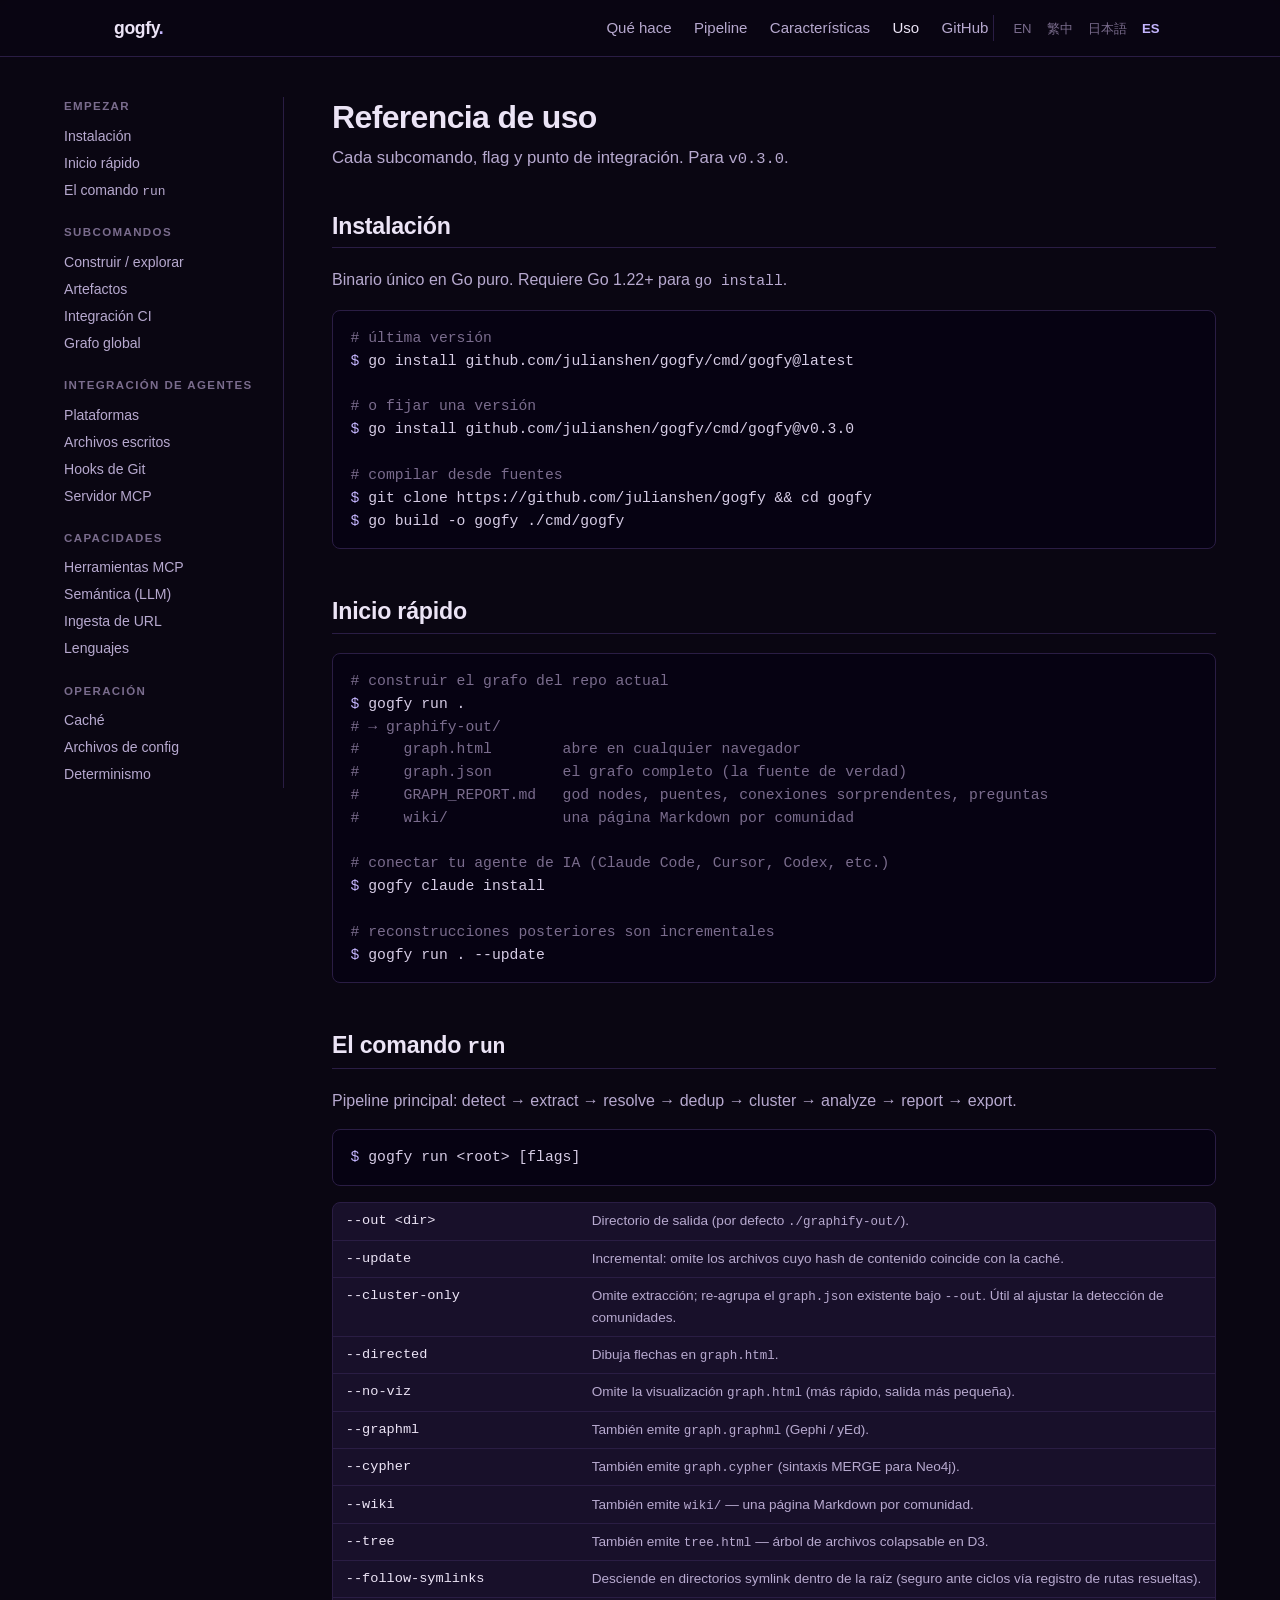
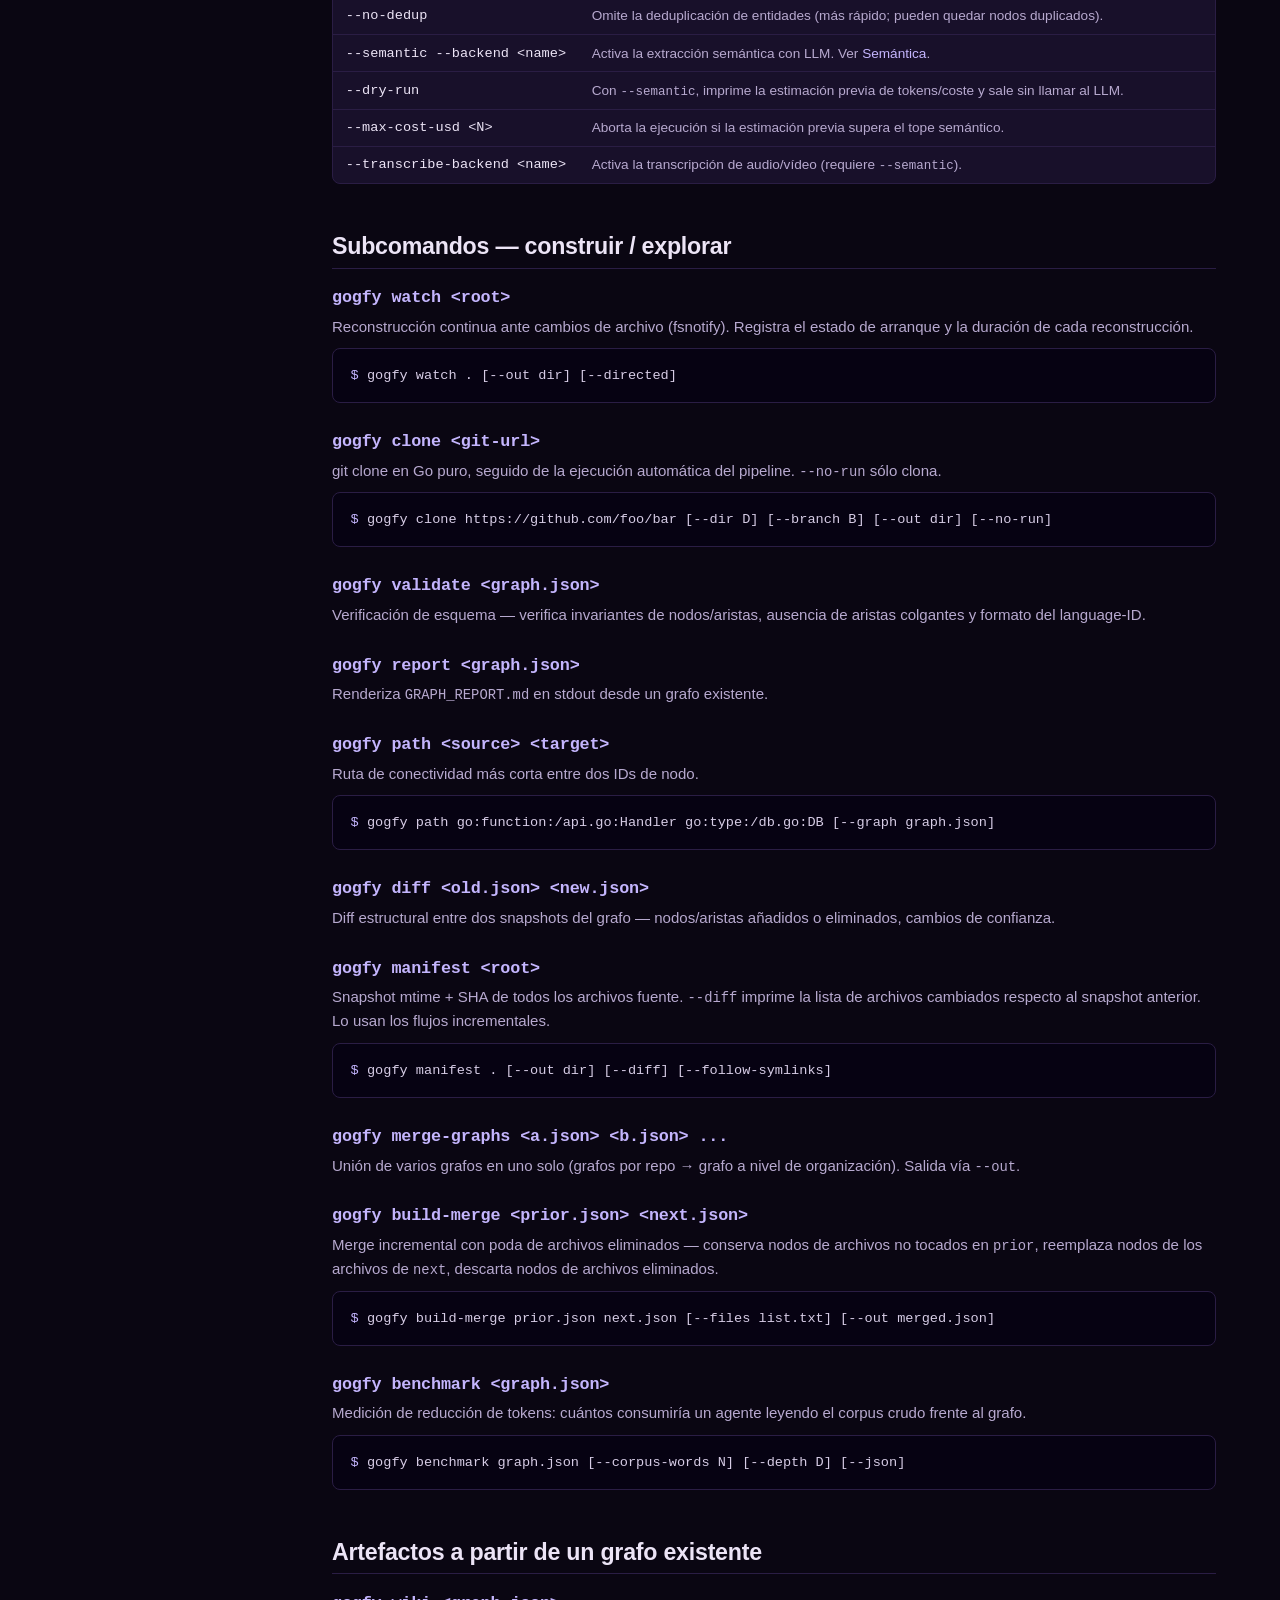
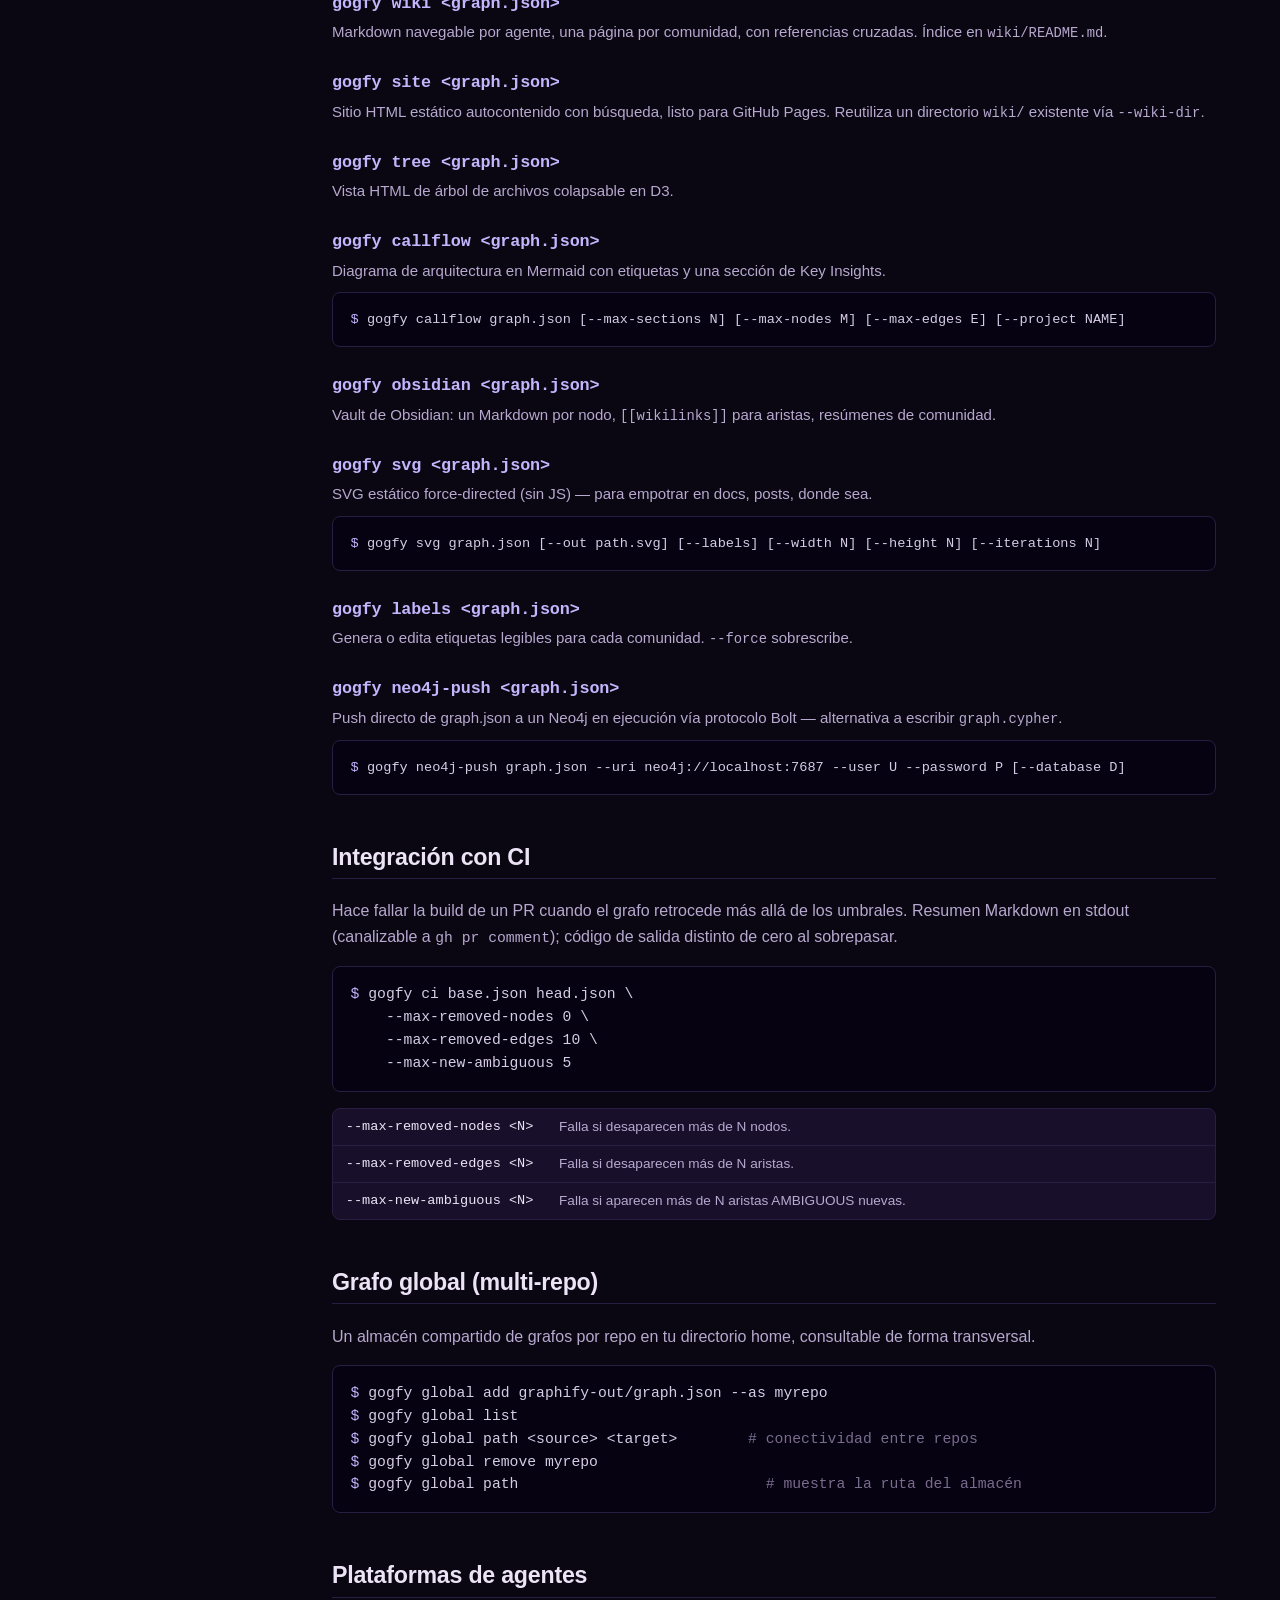
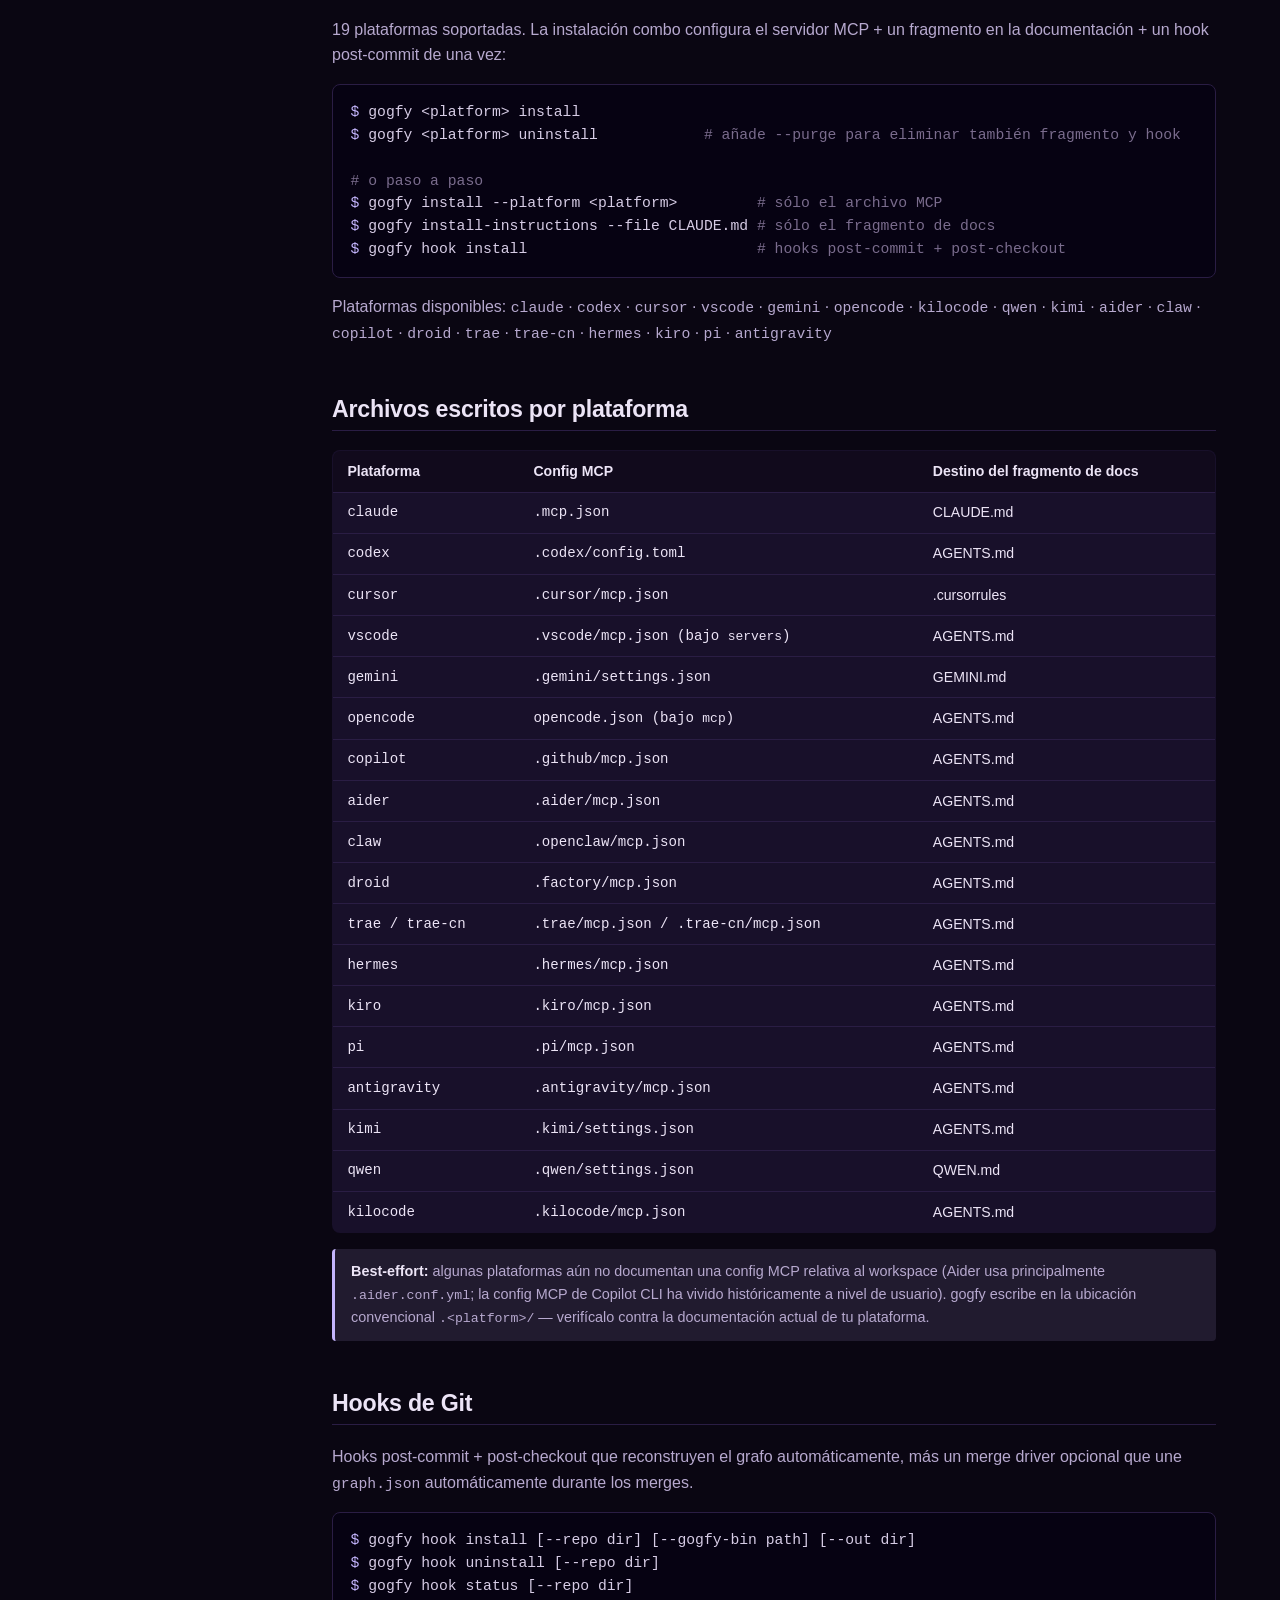
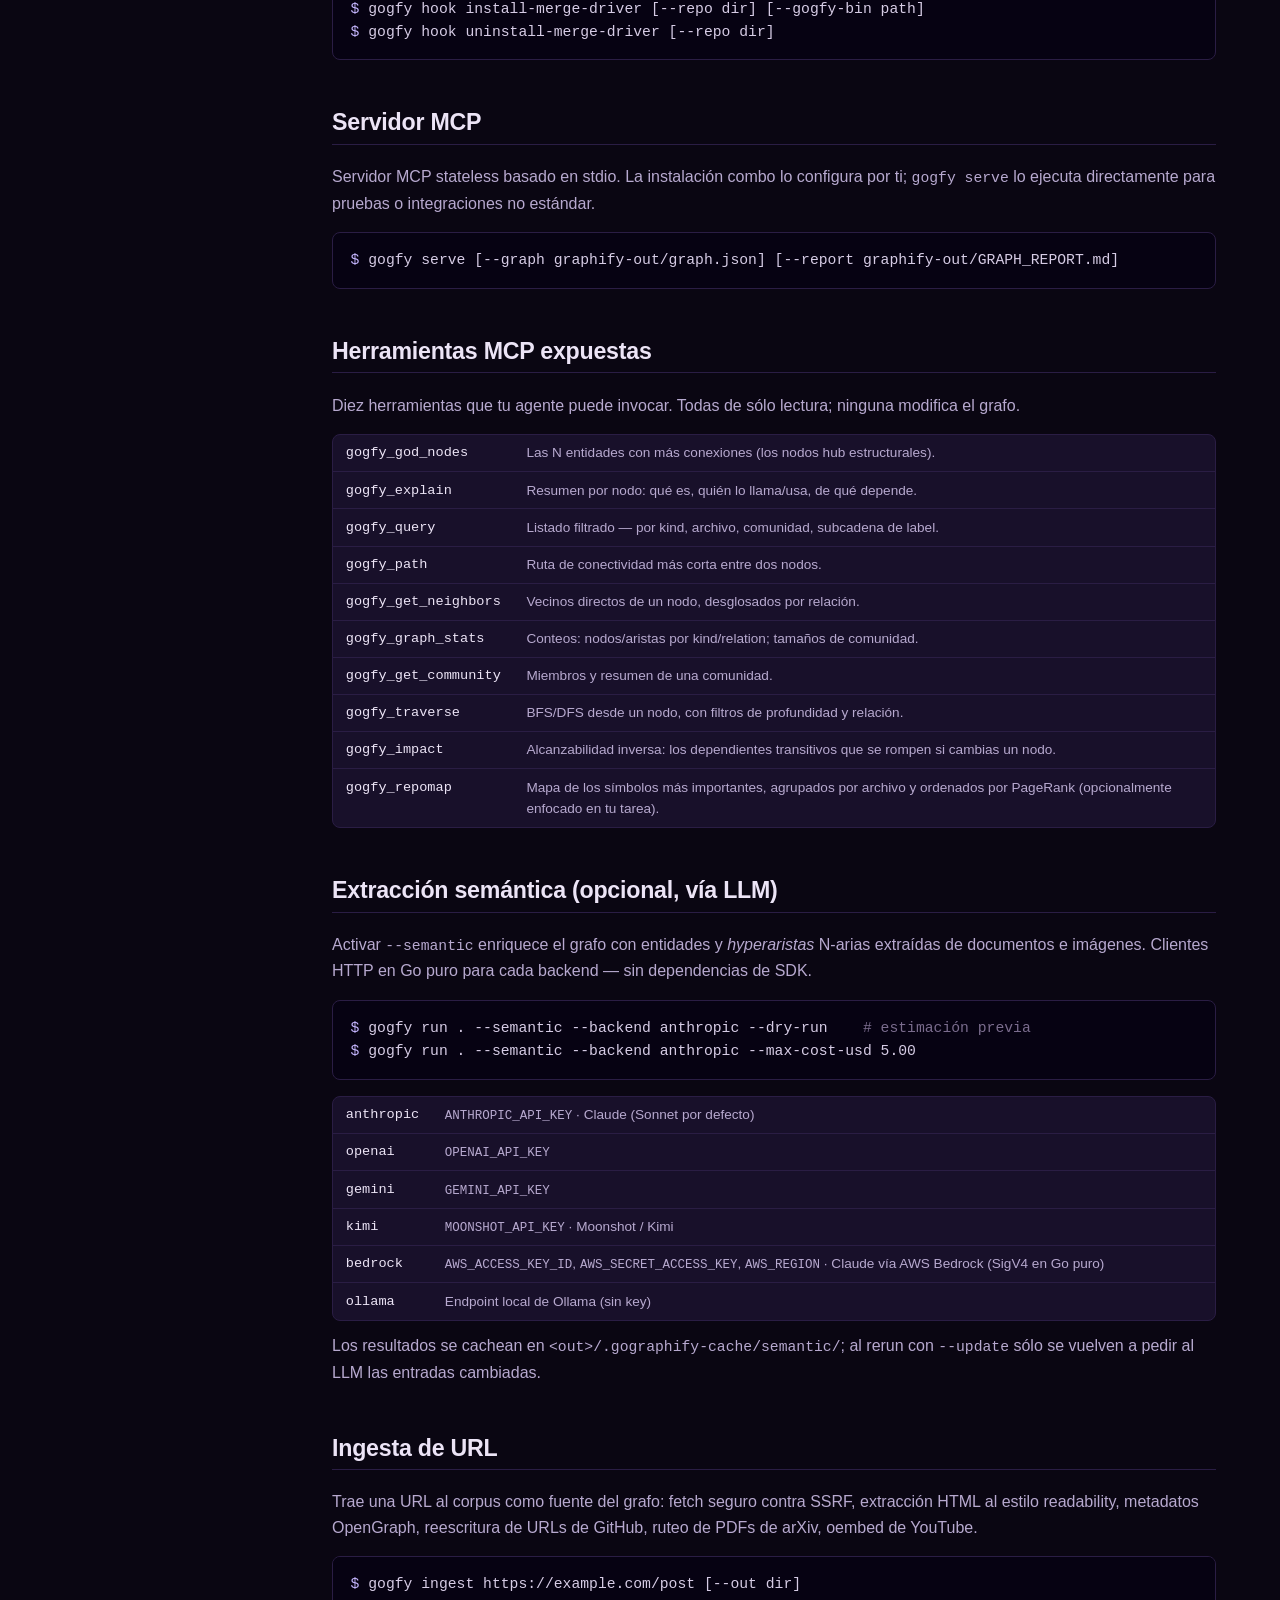
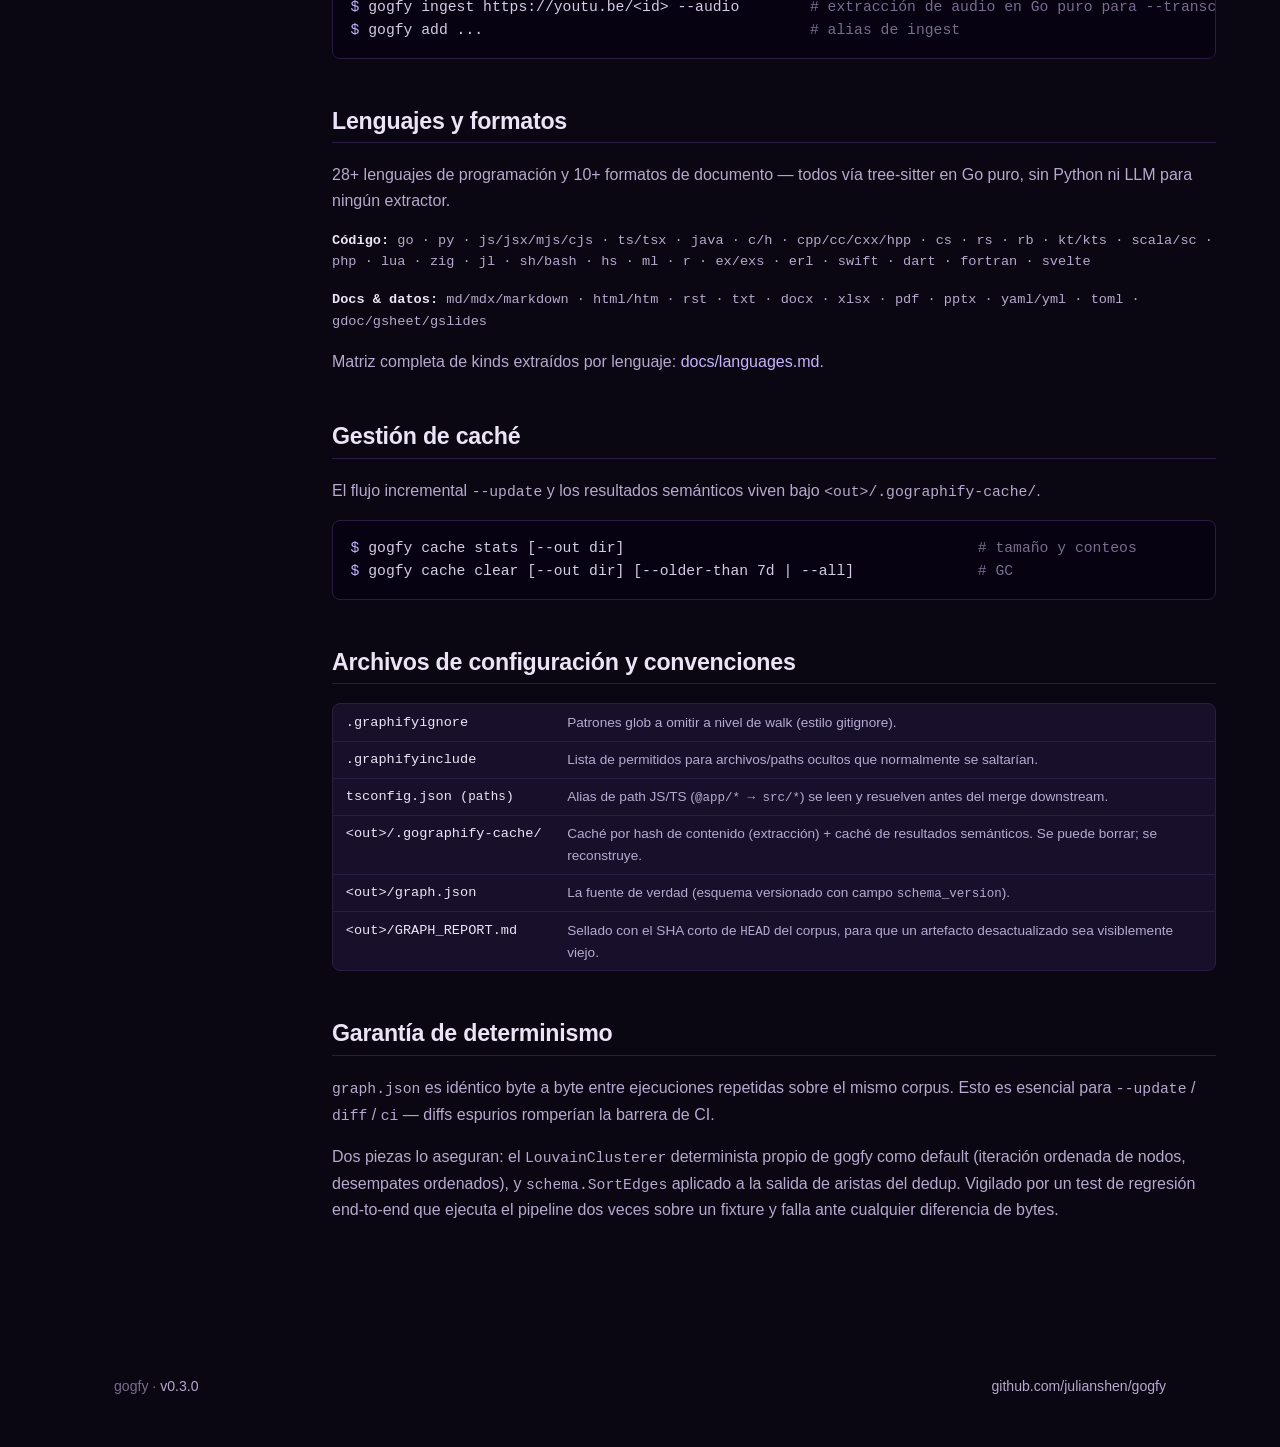
==== commit 4ffcc1b7: "docs(site): list gogfy_impact and gogfy_repomap in MCP tools tables Sync the usage-page tool tables " ====
--- a/docs/usage.es.html
+++ b/docs/usage.es.html
@@ -320,7 +320,7 @@
 
     <section id="mcp-tools" class="docs-section">
       <h2>Herramientas MCP expuestas</h2>
-      <p>Ocho herramientas que tu agente puede invocar. Todas de sólo lectura; ninguna modifica el grafo.</p>
+      <p>Diez herramientas que tu agente puede invocar. Todas de sólo lectura; ninguna modifica el grafo.</p>
       <div class="flags"><table>
         <tr><td>gogfy_god_nodes</td><td>Las N entidades con más conexiones (los nodos hub estructurales).</td></tr>
         <tr><td>gogfy_explain</td><td>Resumen por nodo: qué es, quién lo llama/usa, de qué depende.</td></tr>
@@ -330,6 +330,8 @@
         <tr><td>gogfy_graph_stats</td><td>Conteos: nodos/aristas por kind/relation; tamaños de comunidad.</td></tr>
         <tr><td>gogfy_get_community</td><td>Miembros y resumen de una comunidad.</td></tr>
         <tr><td>gogfy_traverse</td><td>BFS/DFS desde un nodo, con filtros de profundidad y relación.</td></tr>
+        <tr><td>gogfy_impact</td><td>Alcanzabilidad inversa: los dependientes transitivos que se rompen si cambias un nodo.</td></tr>
+        <tr><td>gogfy_repomap</td><td>Mapa de los símbolos más importantes, agrupados por archivo y ordenados por PageRank (opcionalmente enfocado en tu tarea).</td></tr>
       </table></div>
     </section>
 
